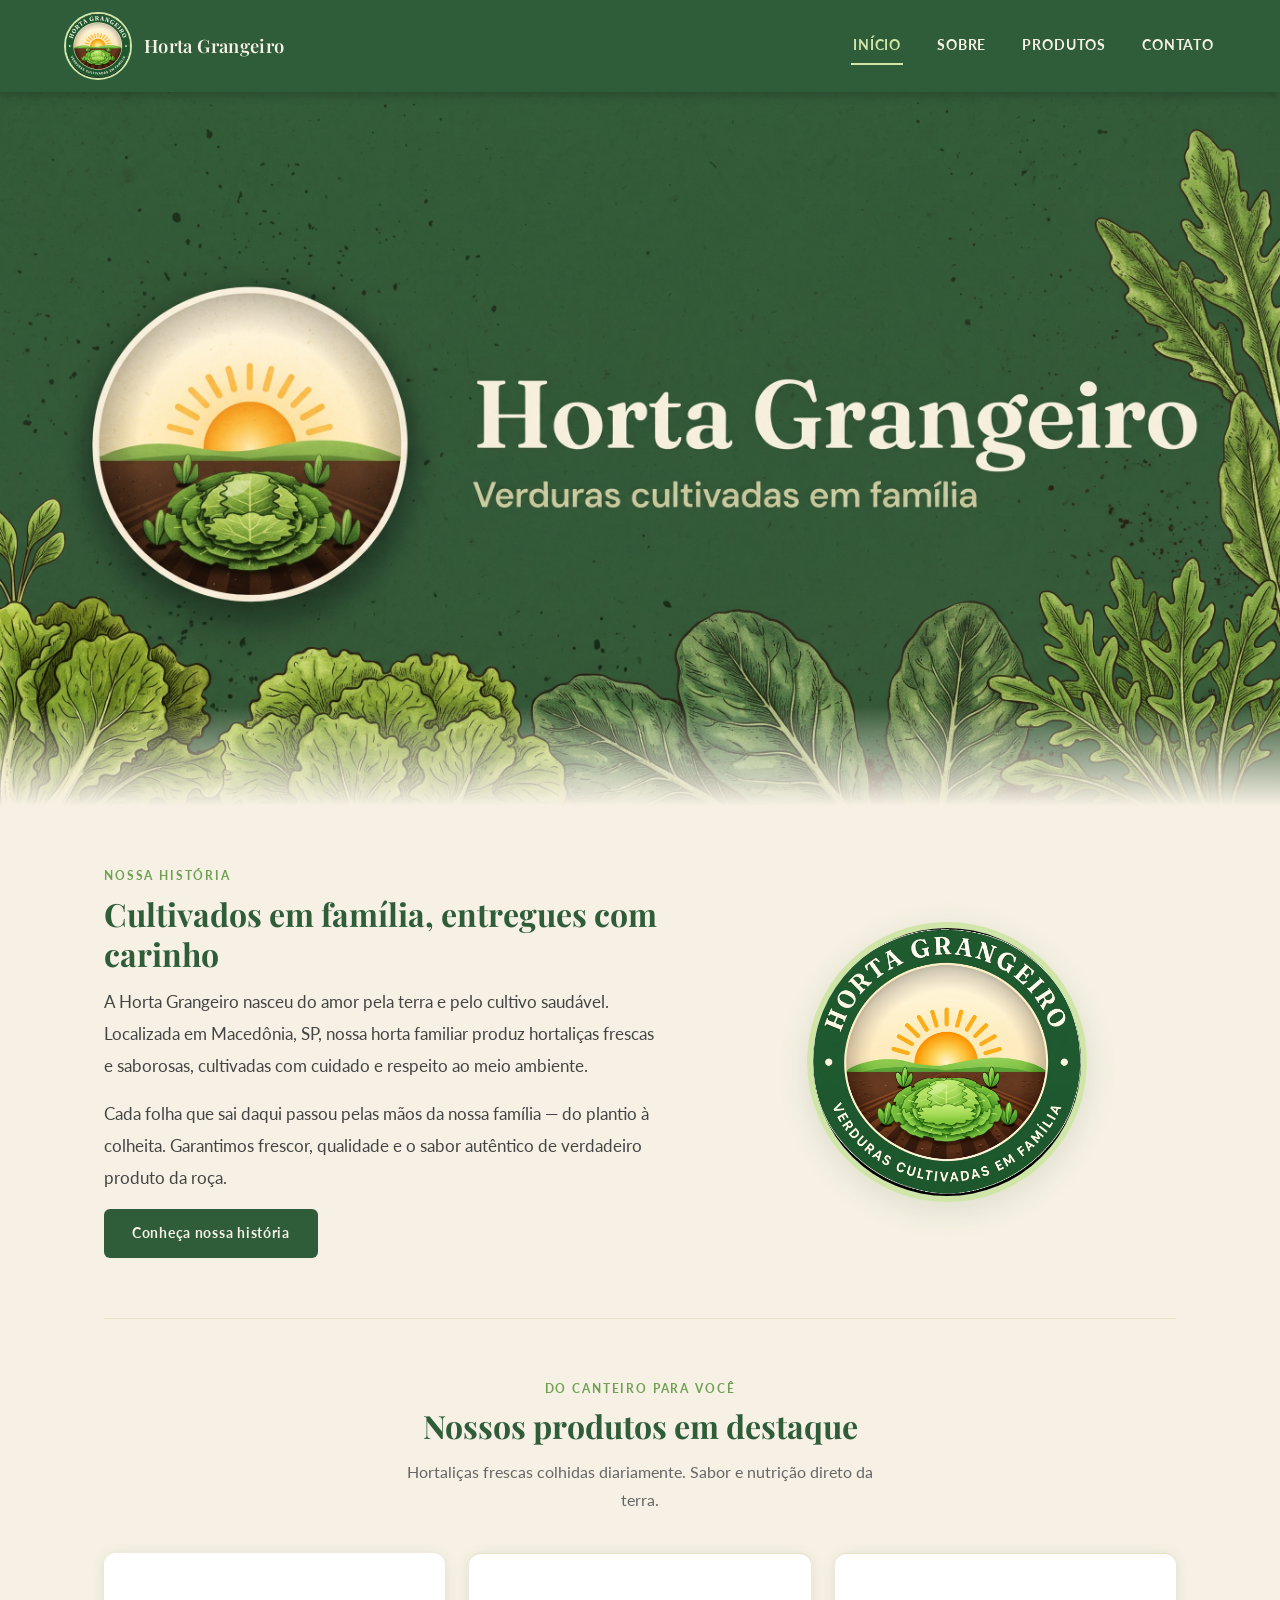
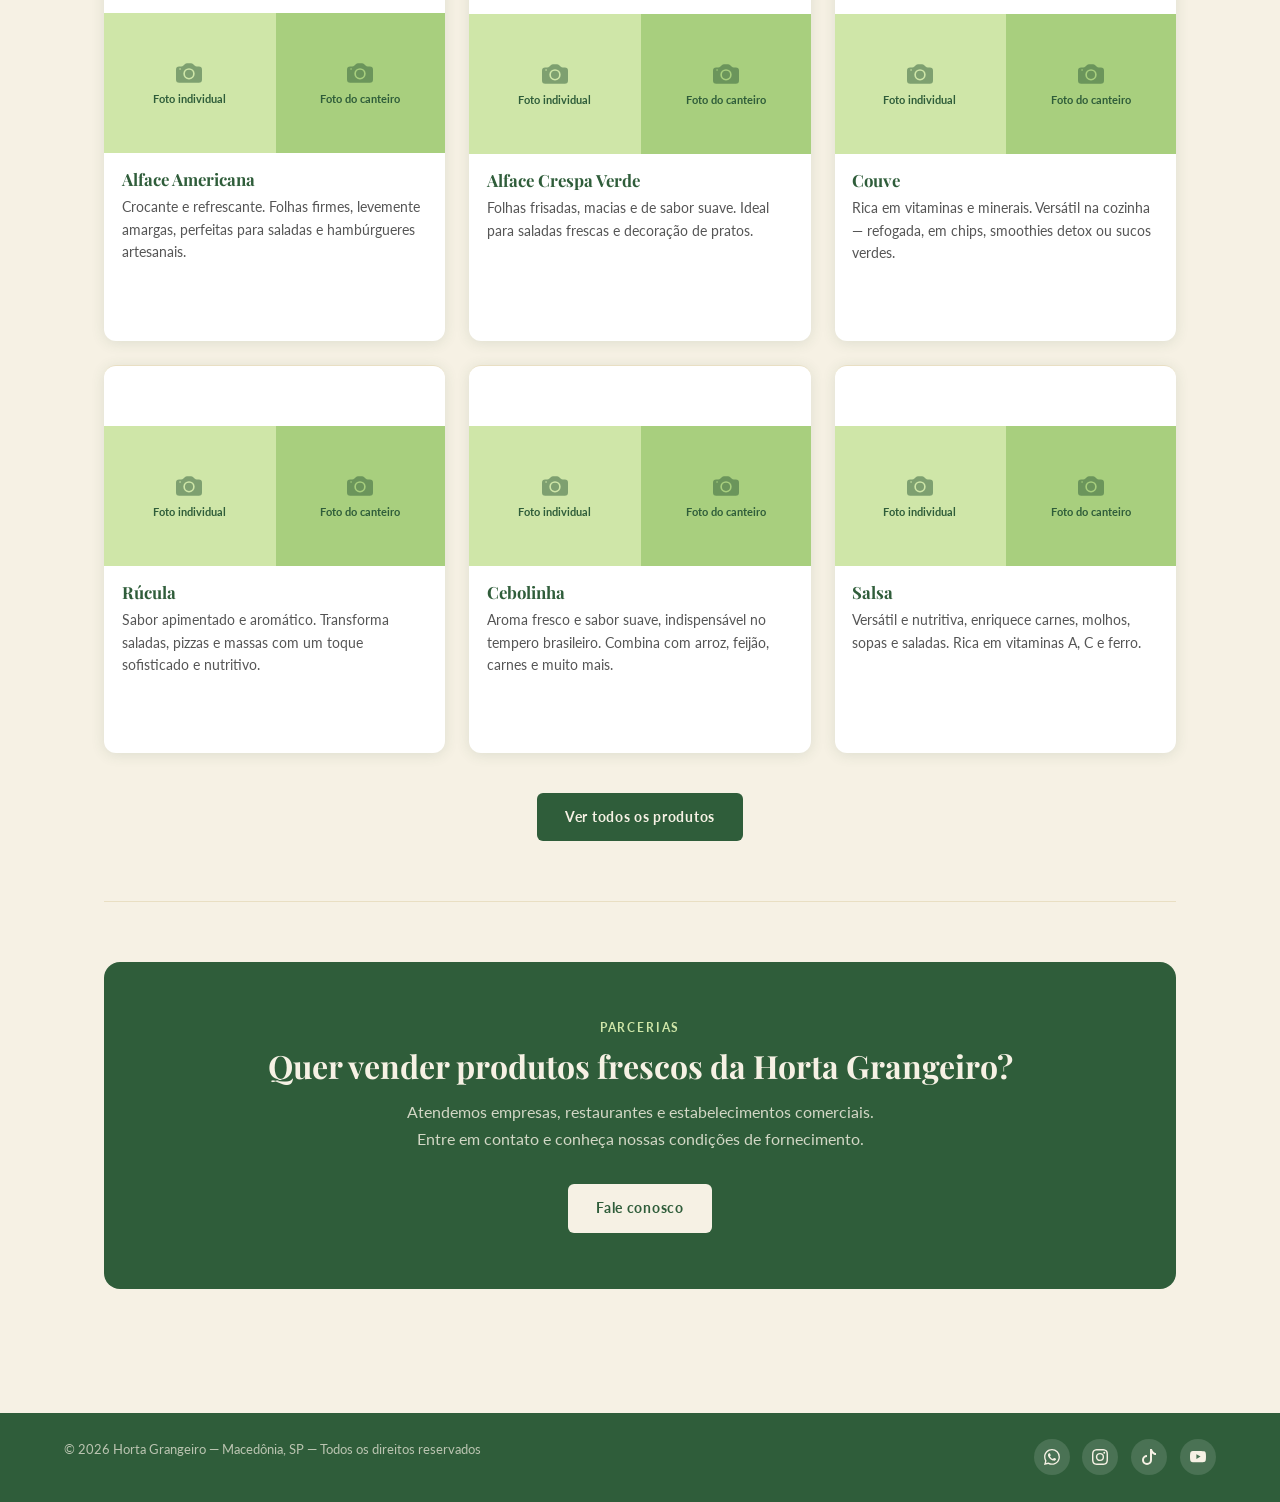
==== index.html @ 190741ce "1° versão" ====
<!DOCTYPE html>
<html lang="pt-BR">
<head>
    <meta charset="UTF-8">
    <meta name="viewport" content="width=device-width, initial-scale=1.0">
    <title>Horta Grangeiro — Verduras Frescas em Macedônia, SP</title>
    <meta name="description" content="Horta Grangeiro: hortaliças cultivadas com cuidado pela família Grangeiro em Macedônia, SP. Produtos frescos, saudáveis e direto da terra.">
    <link rel="icon" type="image/png" href="Assets/Imagens/Favicon/Retangulo.png">
    <link rel="stylesheet" href="Assets/Css/style.css">
    <link rel="stylesheet" href="Assets/Css/mobile.css">
</head>
<body>

    <!-- ========== HEADER — FLEXBOX ========== -->
    <header>
        <a href="index.html" class="logo-link" aria-label="Horta Grangeiro — Página inicial">
            <img src="Assets/Imagens/logo.jpg" alt="Logotipo Horta Grangeiro">
            <span class="nome-site">Horta Grangeiro</span>
        </a>

        <input type="checkbox" id="menu-aberto" class="menu-check">
        <label for="menu-aberto" class="menu-toggle" aria-label="Abrir ou fechar menu">
            <span></span><span></span><span></span>
        </label>

        <nav aria-label="Navegação principal">
            <a href="index.html" class="ativa">Início</a>
            <a href="sobre.html">Sobre</a>
            <a href="produtos.html">Produtos</a>
            <a href="contato.html">Contato</a>
        </nav>
    </header>

    <!-- ========== HERO BANNER ========== -->
    <div class="hero">
        <img src="Assets/Imagens/Gemini_Generated_Image_ly2kpaly2kpaly2k.jpg"
             alt="Banner Horta Grangeiro — verduras frescas cultivadas em família">
    </div>

    <!-- ========== MAIN — CSS GRID ========== -->
    <main>

        <!-- Seção 1: Quem Somos -->
        <section aria-labelledby="quem-somos-titulo">
            <div class="quem-somos">
                <div class="quem-somos-texto">
                    <span class="secao-label">Nossa história</span>
                    <h2 id="quem-somos-titulo">Cultivados em família, entregues com carinho</h2>
                    <p>
                        A Horta Grangeiro nasceu do amor pela terra e pelo cultivo saudável.
                        Localizada em Macedônia, SP, nossa horta familiar produz hortaliças
                        frescas e saborosas, cultivadas com cuidado e respeito ao meio ambiente.
                    </p>
                    <p>
                        Cada folha que sai daqui passou pelas mãos da nossa família — do plantio
                        à colheita. Garantimos frescor, qualidade e o sabor autêntico de verdadeiro
                        produto da roça.
                    </p>
                    <a href="sobre.html" class="btn btn-verde">Conheça nossa história</a>
                </div>
                <div class="quem-somos-visual">
                    <img src="Assets/Imagens/logo.jpg" alt="Logotipo Horta Grangeiro">
                </div>
            </div>
        </section>

        <!-- Seção 2: Produtos em Destaque -->
        <section aria-labelledby="destaque-titulo">
            <div class="destaque-cabecalho">
                <span class="secao-label">Do canteiro para você</span>
                <h2 id="destaque-titulo">Nossos produtos em destaque</h2>
                <p>Hortaliças frescas colhidas diariamente. Sabor e nutrição direto da terra.</p>
            </div>

            <!-- Grid CSS 3 colunas -->
            <div class="destaque-grid">

                <!-- Card 1: Alface Americana -->
                <section class="card-produto">
                    <div class="card-produto-fotos">
                        <div class="foto-placeholder">
                            <!-- Ícone de câmera (MIT - Bootstrap Icons) -->
                            <svg viewBox="0 0 16 16" aria-hidden="true"><path d="M10.5 8.5a2.5 2.5 0 1 1-5 0 2.5 2.5 0 0 1 5 0"/><path d="M2 4a2 2 0 0 0-2 2v6a2 2 0 0 0 2 2h12a2 2 0 0 0 2-2V6a2 2 0 0 0-2-2h-1.172a2 2 0 0 1-1.414-.586l-.828-.828A2 2 0 0 0 9.172 2H6.828a2 2 0 0 0-1.414.586l-.828.828A2 2 0 0 1 3.172 4zm.5 2a.5.5 0 1 1 0-1 .5.5 0 0 1 0 1m9 2.5a3.5 3.5 0 1 1-7 0 3.5 3.5 0 0 1 7 0"/></svg>
                            <span>Foto individual</span>
                        </div>
                        <div class="foto-placeholder">
                            <svg viewBox="0 0 16 16" aria-hidden="true"><path d="M10.5 8.5a2.5 2.5 0 1 1-5 0 2.5 2.5 0 0 1 5 0"/><path d="M2 4a2 2 0 0 0-2 2v6a2 2 0 0 0 2 2h12a2 2 0 0 0 2-2V6a2 2 0 0 0-2-2h-1.172a2 2 0 0 1-1.414-.586l-.828-.828A2 2 0 0 0 9.172 2H6.828a2 2 0 0 0-1.414.586l-.828.828A2 2 0 0 1 3.172 4zm.5 2a.5.5 0 1 1 0-1 .5.5 0 0 1 0 1m9 2.5a3.5 3.5 0 1 1-7 0 3.5 3.5 0 0 1 7 0"/></svg>
                            <span>Foto do canteiro</span>
                        </div>
                    </div>
                    <div class="card-produto-info">
                        <h3>Alface Americana</h3>
                        <p>Crocante e refrescante. Folhas firmes, levemente amargas, perfeitas para saladas e hambúrgueres artesanais.</p>
                    </div>
                </section>

                <!-- Card 2: Alface Crespa Verde -->
                <section class="card-produto">
                    <div class="card-produto-fotos">
                        <div class="foto-placeholder">
                            <svg viewBox="0 0 16 16" aria-hidden="true"><path d="M10.5 8.5a2.5 2.5 0 1 1-5 0 2.5 2.5 0 0 1 5 0"/><path d="M2 4a2 2 0 0 0-2 2v6a2 2 0 0 0 2 2h12a2 2 0 0 0 2-2V6a2 2 0 0 0-2-2h-1.172a2 2 0 0 1-1.414-.586l-.828-.828A2 2 0 0 0 9.172 2H6.828a2 2 0 0 0-1.414.586l-.828.828A2 2 0 0 1 3.172 4zm.5 2a.5.5 0 1 1 0-1 .5.5 0 0 1 0 1m9 2.5a3.5 3.5 0 1 1-7 0 3.5 3.5 0 0 1 7 0"/></svg>
                            <span>Foto individual</span>
                        </div>
                        <div class="foto-placeholder">
                            <svg viewBox="0 0 16 16" aria-hidden="true"><path d="M10.5 8.5a2.5 2.5 0 1 1-5 0 2.5 2.5 0 0 1 5 0"/><path d="M2 4a2 2 0 0 0-2 2v6a2 2 0 0 0 2 2h12a2 2 0 0 0 2-2V6a2 2 0 0 0-2-2h-1.172a2 2 0 0 1-1.414-.586l-.828-.828A2 2 0 0 0 9.172 2H6.828a2 2 0 0 0-1.414.586l-.828.828A2 2 0 0 1 3.172 4zm.5 2a.5.5 0 1 1 0-1 .5.5 0 0 1 0 1m9 2.5a3.5 3.5 0 1 1-7 0 3.5 3.5 0 0 1 7 0"/></svg>
                            <span>Foto do canteiro</span>
                        </div>
                    </div>
                    <div class="card-produto-info">
                        <h3>Alface Crespa Verde</h3>
                        <p>Folhas frisadas, macias e de sabor suave. Ideal para saladas frescas e decoração de pratos.</p>
                    </div>
                </section>

                <!-- Card 3: Couve -->
                <section class="card-produto">
                    <div class="card-produto-fotos">
                        <div class="foto-placeholder">
                            <svg viewBox="0 0 16 16" aria-hidden="true"><path d="M10.5 8.5a2.5 2.5 0 1 1-5 0 2.5 2.5 0 0 1 5 0"/><path d="M2 4a2 2 0 0 0-2 2v6a2 2 0 0 0 2 2h12a2 2 0 0 0 2-2V6a2 2 0 0 0-2-2h-1.172a2 2 0 0 1-1.414-.586l-.828-.828A2 2 0 0 0 9.172 2H6.828a2 2 0 0 0-1.414.586l-.828.828A2 2 0 0 1 3.172 4zm.5 2a.5.5 0 1 1 0-1 .5.5 0 0 1 0 1m9 2.5a3.5 3.5 0 1 1-7 0 3.5 3.5 0 0 1 7 0"/></svg>
                            <span>Foto individual</span>
                        </div>
                        <div class="foto-placeholder">
                            <svg viewBox="0 0 16 16" aria-hidden="true"><path d="M10.5 8.5a2.5 2.5 0 1 1-5 0 2.5 2.5 0 0 1 5 0"/><path d="M2 4a2 2 0 0 0-2 2v6a2 2 0 0 0 2 2h12a2 2 0 0 0 2-2V6a2 2 0 0 0-2-2h-1.172a2 2 0 0 1-1.414-.586l-.828-.828A2 2 0 0 0 9.172 2H6.828a2 2 0 0 0-1.414.586l-.828.828A2 2 0 0 1 3.172 4zm.5 2a.5.5 0 1 1 0-1 .5.5 0 0 1 0 1m9 2.5a3.5 3.5 0 1 1-7 0 3.5 3.5 0 0 1 7 0"/></svg>
                            <span>Foto do canteiro</span>
                        </div>
                    </div>
                    <div class="card-produto-info">
                        <h3>Couve</h3>
                        <p>Rica em vitaminas e minerais. Versátil na cozinha — refogada, em chips, smoothies detox ou sucos verdes.</p>
                    </div>
                </section>

                <!-- Card 4: Rúcula -->
                <section class="card-produto">
                    <div class="card-produto-fotos">
                        <div class="foto-placeholder">
                            <svg viewBox="0 0 16 16" aria-hidden="true"><path d="M10.5 8.5a2.5 2.5 0 1 1-5 0 2.5 2.5 0 0 1 5 0"/><path d="M2 4a2 2 0 0 0-2 2v6a2 2 0 0 0 2 2h12a2 2 0 0 0 2-2V6a2 2 0 0 0-2-2h-1.172a2 2 0 0 1-1.414-.586l-.828-.828A2 2 0 0 0 9.172 2H6.828a2 2 0 0 0-1.414.586l-.828.828A2 2 0 0 1 3.172 4zm.5 2a.5.5 0 1 1 0-1 .5.5 0 0 1 0 1m9 2.5a3.5 3.5 0 1 1-7 0 3.5 3.5 0 0 1 7 0"/></svg>
                            <span>Foto individual</span>
                        </div>
                        <div class="foto-placeholder">
                            <svg viewBox="0 0 16 16" aria-hidden="true"><path d="M10.5 8.5a2.5 2.5 0 1 1-5 0 2.5 2.5 0 0 1 5 0"/><path d="M2 4a2 2 0 0 0-2 2v6a2 2 0 0 0 2 2h12a2 2 0 0 0 2-2V6a2 2 0 0 0-2-2h-1.172a2 2 0 0 1-1.414-.586l-.828-.828A2 2 0 0 0 9.172 2H6.828a2 2 0 0 0-1.414.586l-.828.828A2 2 0 0 1 3.172 4zm.5 2a.5.5 0 1 1 0-1 .5.5 0 0 1 0 1m9 2.5a3.5 3.5 0 1 1-7 0 3.5 3.5 0 0 1 7 0"/></svg>
                            <span>Foto do canteiro</span>
                        </div>
                    </div>
                    <div class="card-produto-info">
                        <h3>Rúcula</h3>
                        <p>Sabor apimentado e aromático. Transforma saladas, pizzas e massas com um toque sofisticado e nutritivo.</p>
                    </div>
                </section>

                <!-- Card 5: Cebolinha -->
                <section class="card-produto">
                    <div class="card-produto-fotos">
                        <div class="foto-placeholder">
                            <svg viewBox="0 0 16 16" aria-hidden="true"><path d="M10.5 8.5a2.5 2.5 0 1 1-5 0 2.5 2.5 0 0 1 5 0"/><path d="M2 4a2 2 0 0 0-2 2v6a2 2 0 0 0 2 2h12a2 2 0 0 0 2-2V6a2 2 0 0 0-2-2h-1.172a2 2 0 0 1-1.414-.586l-.828-.828A2 2 0 0 0 9.172 2H6.828a2 2 0 0 0-1.414.586l-.828.828A2 2 0 0 1 3.172 4zm.5 2a.5.5 0 1 1 0-1 .5.5 0 0 1 0 1m9 2.5a3.5 3.5 0 1 1-7 0 3.5 3.5 0 0 1 7 0"/></svg>
                            <span>Foto individual</span>
                        </div>
                        <div class="foto-placeholder">
                            <svg viewBox="0 0 16 16" aria-hidden="true"><path d="M10.5 8.5a2.5 2.5 0 1 1-5 0 2.5 2.5 0 0 1 5 0"/><path d="M2 4a2 2 0 0 0-2 2v6a2 2 0 0 0 2 2h12a2 2 0 0 0 2-2V6a2 2 0 0 0-2-2h-1.172a2 2 0 0 1-1.414-.586l-.828-.828A2 2 0 0 0 9.172 2H6.828a2 2 0 0 0-1.414.586l-.828.828A2 2 0 0 1 3.172 4zm.5 2a.5.5 0 1 1 0-1 .5.5 0 0 1 0 1m9 2.5a3.5 3.5 0 1 1-7 0 3.5 3.5 0 0 1 7 0"/></svg>
                            <span>Foto do canteiro</span>
                        </div>
                    </div>
                    <div class="card-produto-info">
                        <h3>Cebolinha</h3>
                        <p>Aroma fresco e sabor suave, indispensável no tempero brasileiro. Combina com arroz, feijão, carnes e muito mais.</p>
                    </div>
                </section>

                <!-- Card 6: Salsa -->
                <section class="card-produto">
                    <div class="card-produto-fotos">
                        <div class="foto-placeholder">
                            <svg viewBox="0 0 16 16" aria-hidden="true"><path d="M10.5 8.5a2.5 2.5 0 1 1-5 0 2.5 2.5 0 0 1 5 0"/><path d="M2 4a2 2 0 0 0-2 2v6a2 2 0 0 0 2 2h12a2 2 0 0 0 2-2V6a2 2 0 0 0-2-2h-1.172a2 2 0 0 1-1.414-.586l-.828-.828A2 2 0 0 0 9.172 2H6.828a2 2 0 0 0-1.414.586l-.828.828A2 2 0 0 1 3.172 4zm.5 2a.5.5 0 1 1 0-1 .5.5 0 0 1 0 1m9 2.5a3.5 3.5 0 1 1-7 0 3.5 3.5 0 0 1 7 0"/></svg>
                            <span>Foto individual</span>
                        </div>
                        <div class="foto-placeholder">
                            <svg viewBox="0 0 16 16" aria-hidden="true"><path d="M10.5 8.5a2.5 2.5 0 1 1-5 0 2.5 2.5 0 0 1 5 0"/><path d="M2 4a2 2 0 0 0-2 2v6a2 2 0 0 0 2 2h12a2 2 0 0 0 2-2V6a2 2 0 0 0-2-2h-1.172a2 2 0 0 1-1.414-.586l-.828-.828A2 2 0 0 0 9.172 2H6.828a2 2 0 0 0-1.414.586l-.828.828A2 2 0 0 1 3.172 4zm.5 2a.5.5 0 1 1 0-1 .5.5 0 0 1 0 1m9 2.5a3.5 3.5 0 1 1-7 0 3.5 3.5 0 0 1 7 0"/></svg>
                            <span>Foto do canteiro</span>
                        </div>
                    </div>
                    <div class="card-produto-info">
                        <h3>Salsa</h3>
                        <p>Versátil e nutritiva, enriquece carnes, molhos, sopas e saladas. Rica em vitaminas A, C e ferro.</p>
                    </div>
                </section>

            </div><!-- fim .destaque-grid -->

            <div style="text-align:center;">
                <a href="produtos.html" class="btn btn-verde">Ver todos os produtos</a>
            </div>
        </section>

        <!-- Seção 3: CTA Contato -->
        <section aria-labelledby="cta-titulo">
            <div class="cta-faixa">
                <span class="secao-label" style="color:var(--destaque);">Parcerias</span>
                <h2 id="cta-titulo">Quer vender produtos frescos da Horta Grangeiro?</h2>
                <p>
                    Atendemos empresas, restaurantes e estabelecimentos comerciais.
                    Entre em contato e conheça nossas condições de fornecimento.
                </p>
                <a href="contato.html" class="btn btn-creme">Fale conosco</a>
            </div>
        </section>

    </main>

    <!-- ========== FOOTER — FLEXBOX ========== -->
    <footer>
        <div class="footer-inner">
            <p class="footer-copy">
                &copy; 2026 Horta Grangeiro &mdash; Macedônia, SP &mdash; Todos os direitos reservados
            </p>
            <div class="footer-sociais" aria-label="Redes sociais">
                <!-- WhatsApp -->
                <a href="https://wa.me/17997352377" class="social-link" aria-label="WhatsApp" target="_blank" rel="noopener noreferrer">
                    <svg viewBox="0 0 16 16" aria-hidden="true"><path d="M13.601 2.326A7.85 7.85 0 0 0 7.994 0C3.627 0 .068 3.558.064 7.926c0 1.399.366 2.76 1.057 3.965L0 16l4.204-1.102a7.9 7.9 0 0 0 3.79.965h.004c4.368 0 7.926-3.558 7.93-7.93A7.9 7.9 0 0 0 13.6 2.326zM7.994 14.521a6.6 6.6 0 0 1-3.356-.92l-.24-.144-2.494.654.666-2.433-.156-.251a6.56 6.56 0 0 1-1.007-3.505c0-3.626 2.957-6.584 6.591-6.584a6.56 6.56 0 0 1 4.66 1.931 6.56 6.56 0 0 1 1.928 4.66c-.004 3.639-2.961 6.592-6.592 6.592m3.615-4.934c-.197-.099-1.17-.578-1.353-.646-.182-.065-.315-.099-.445.099-.133.197-.513.646-.627.775-.114.133-.232.148-.43.05-.197-.1-.836-.308-1.592-.985-.59-.525-.985-1.175-1.103-1.372-.114-.198-.011-.304.088-.403.087-.088.197-.232.296-.346.1-.114.133-.198.198-.33.065-.134.034-.248-.015-.347-.05-.099-.445-1.076-.612-1.47-.16-.389-.323-.335-.445-.34-.114-.007-.247-.007-.38-.007a.73.73 0 0 0-.529.247c-.182.198-.691.677-.691 1.654s.71 1.916.81 2.049c.098.133 1.394 2.132 3.383 2.992.47.205.84.326 1.129.418.475.152.904.129 1.246.08.38-.058 1.171-.48 1.338-.943.164-.464.164-.86.114-.943-.049-.084-.182-.133-.38-.232"/></svg>
                </a>
                <!-- Instagram -->
                <a href="https://www.instagram.com/hortagrangeiro/" class="social-link" aria-label="Instagram" target="_blank" rel="noopener noreferrer">
                    <svg viewBox="0 0 16 16" aria-hidden="true"><path d="M8 0C5.829 0 5.556.01 4.703.048 3.85.088 3.269.222 2.76.42a3.9 3.9 0 0 0-1.417.923A3.9 3.9 0 0 0 .42 2.76C.222 3.268.087 3.85.048 4.7.01 5.555 0 5.827 0 8.001c0 2.172.01 2.444.048 3.297.04.852.174 1.433.372 1.942.205.526.478.972.923 1.417.444.445.89.719 1.416.923.51.198 1.09.333 1.942.372C5.555 15.99 5.827 16 8 16s2.444-.01 3.298-.048c.851-.04 1.434-.174 1.943-.372a3.9 3.9 0 0 0 1.416-.923c.445-.445.718-.891.923-1.417.197-.509.332-1.09.372-1.942C15.99 10.445 16 10.173 16 8s-.01-2.445-.048-3.299c-.04-.851-.175-1.433-.372-1.941a3.9 3.9 0 0 0-.923-1.417A3.9 3.9 0 0 0 13.24.42c-.51-.198-1.092-.333-1.943-.372C10.443.01 10.172 0 7.998 0zm-.717 1.442h.718c2.136 0 2.389.007 3.232.046.78.035 1.204.166 1.486.275.373.145.64.319.92.599s.453.546.598.92c.11.281.24.705.275 1.485.039.843.047 1.096.047 3.231s-.008 2.389-.047 3.232c-.035.78-.166 1.203-.275 1.485a2.5 2.5 0 0 1-.599.919c-.28.28-.546.453-.92.598-.28.11-.704.24-1.485.276-.843.038-1.096.047-3.232.047s-2.39-.009-3.233-.047c-.78-.036-1.203-.166-1.485-.276a2.5 2.5 0 0 1-.92-.598 2.5 2.5 0 0 1-.6-.92c-.109-.281-.24-.705-.275-1.485-.038-.843-.046-1.096-.046-3.233s.008-2.388.046-3.231c.036-.78.166-1.204.276-1.486.145-.373.319-.64.599-.92s.546-.453.92-.598c.282-.11.705-.24 1.485-.276.738-.034 1.024-.044 2.515-.045zm4.988 1.328a.96.96 0 1 0 0 1.92.96.96 0 0 0 0-1.92m-4.27 1.122a4.109 4.109 0 1 0 0 8.217 4.109 4.109 0 0 0 0-8.217m0 1.441a2.667 2.667 0 1 1 0 5.334 2.667 2.667 0 0 1 0-5.334"/></svg>
                </a>
                <!-- TikTok -->
                <a href="https://www.tiktok.com/@hortagrangeiro" class="social-link" aria-label="TikTok" target="_blank" rel="noopener noreferrer">
                    <svg viewBox="0 0 16 16" aria-hidden="true"><path d="M9 0h1.98c.144.715.54 1.617 1.235 2.512C12.895 3.389 13.797 4 15 4v2c-1.753 0-3.07-.814-4-1.829V11a5 5 0 1 1-5-5v2a3 3 0 1 0 3 3z"/></svg>
                </a>
                <!-- YouTube -->
                <a href="https://www.youtube.com/@HortaGrangeiro" class="social-link" aria-label="YouTube" target="_blank" rel="noopener noreferrer">
                    <svg viewBox="0 0 16 16" aria-hidden="true"><path d="M8.051 1.999h.089c.822.003 4.987.033 6.11.335a2.01 2.01 0 0 1 1.415 1.42c.101.38.172.883.22 1.402l.01.104.022.26.008.104c.065.914.073 1.77.074 1.957v.075c-.001.194-.01 1.108-.082 2.06l-.008.105-.009.104c-.05.572-.124 1.14-.235 1.558a2.01 2.01 0 0 1-1.415 1.42c-1.16.312-5.569.334-6.18.335h-.142c-.309 0-1.587-.006-2.927-.052l-.17-.006-.087-.004-.171-.007-.171-.007c-1.11-.049-2.167-.128-2.654-.26a2.01 2.01 0 0 1-1.415-1.419c-.111-.417-.185-.986-.235-1.558L.09 9.82l-.008-.104A31 31 0 0 1 0 7.68v-.123c.002-.215.01-.958.064-1.778l.007-.103.003-.052.008-.104.022-.26.01-.104c.048-.519.119-1.023.22-1.402a2.01 2.01 0 0 1 1.415-1.42c.487-.13 1.544-.21 2.654-.26l.17-.007.172-.006.086-.003.171-.007A100 100 0 0 1 7.858 2zM6.4 5.209v4.818l4.157-2.408z"/></svg>
                </a>
            </div>
        </div>
    </footer>


</body>
</html>
---- Assets/Css/style.css ----
/* ===========================
   HORTA GRANGEIRO — style.css
   Padrões de Projeto de Sítios Internet II — Fatec Jales
   Prof. André Mosca · Profa. Fabiana
   =========================== */

@import url('https://fonts.googleapis.com/css2?family=Playfair+Display:ital,wght@0,400;0,600;0,700;1,400&family=Lato:wght@300;400;700&display=swap');

/* ===========================
   RESET & BASE
   =========================== */
*, *::before, *::after {
    margin: 0;
    padding: 0;
    box-sizing: border-box;
}

html {
    scroll-behavior: smooth;
}

/* ===========================
   VARIÁVEIS
   =========================== */
:root {
    /* Paleta principal */
    --principal: #2F5D3A;
    --destaque: #CFE6A8;
    --fundo: #F6F1E4;
    --texto: #2F5D3A;
    --branco: #F6F1E4;

    /* Paleta de vegetação */
    --areia: #E9DFC3;
    --terra: #8A5A3B;
    --folha-central: #CFE6A8;
    --folhas-meio: #A8CF7E;
    --folha-lateral: #6FA053;
    --nervura: #4E8A45;
    --torrao: #6B4A33;

    /* Utilitários */
    --cinza-texto: #444444;
    --sombra: rgba(47, 93, 58, 0.12);
}

/* ===========================
   TIPOGRAFIA
   =========================== */
body {
    font-family: 'Lato', Arial, sans-serif;
    background-color: var(--fundo);
    color: var(--cinza-texto);
    line-height: 1.7;
}

h1, h2, h3, h4 {
    font-family: 'Playfair Display', Georgia, serif;
    color: var(--principal);
    line-height: 1.25;
}

h1 { font-size: 2.4rem; margin-bottom: 0.75rem; }
h2 { font-size: 2rem;   margin-bottom: 0.75rem; }
h3 { font-size: 1.25rem; margin-bottom: 0.5rem; }
h4 { font-size: 1rem;   margin-bottom: 0.4rem; }

p {
    margin-bottom: 1rem;
    color: var(--cinza-texto);
}

p:last-child { margin-bottom: 0; }

a { text-decoration: none; color: inherit; }

img { display: block; max-width: 100%; }

ul { list-style: none; }

/* ===========================
   HEADER — FLEXBOX (requisito do projeto)
   =========================== */
header {
    background-color: var(--principal);
    color: var(--branco);
    padding: 12px 5%;
    display: flex;
    align-items: center;
    justify-content: space-between;
    position: sticky;
    top: 0;
    z-index: 200;
    box-shadow: 0 2px 10px rgba(0, 0, 0, 0.25);
}

/* Logo (flex item) */
.logo-link {
    display: flex;
    align-items: center;
    gap: 12px;
    flex-shrink: 0;
}

.logo-link img {
    width: 68px;
    height: 68px;
    object-fit: cover;
    border-radius: 50%;
    border: 2px solid var(--destaque);
}

.logo-link .nome-site {
    font-family: 'Playfair Display', serif;
    font-size: 1.15rem;
    color: var(--branco);
    font-weight: 600;
    letter-spacing: 0.02em;
}

/* Nav (flex item) */
nav {
    display: flex;
    align-items: center;
    gap: 2rem;
}

nav a {
    color: var(--branco);
    font-family: 'Lato', sans-serif;
    font-size: 0.88rem;
    font-weight: 700;
    letter-spacing: 0.06em;
    text-transform: uppercase;
    padding: 6px 2px;
    border-bottom: 2px solid transparent;
    transition: border-color 0.2s ease, color 0.2s ease;
}

nav a:hover,
nav a.ativa {
    border-bottom-color: var(--destaque);
    color: var(--destaque);
}

/* Hamburger (mobile) — label estilizado como botão */
.menu-toggle {
    display: none;
    flex-direction: column;
    gap: 5px;
    background: none;
    border: none;
    cursor: pointer;
    padding: 4px;
}

.menu-toggle span {
    display: block;
    width: 24px;
    height: 2px;
    background-color: var(--branco);
    border-radius: 2px;
    transition: transform 0.3s;
}

/* Checkbox do menu — oculto visualmente, ativo funcionalmente */
.menu-check {
    display: none;
}

/* ===========================
   HERO — banner abaixo do header
   =========================== */
.hero {
    position: relative;
    line-height: 0;
    overflow: hidden;
}

.hero img {
    width: 100%;
    height: auto;
    display: block;
}

/* Transição suave do banner para o fundo creme */
.hero::after {
    content: '';
    position: absolute;
    bottom: 0;
    left: 0;
    right: 0;
    height: 100px;
    background: linear-gradient(to bottom, transparent 0%, var(--fundo) 100%);
    pointer-events: none;
}

/* ===========================
   MAIN — CSS GRID (requisito do projeto)
   =========================== */
main {
    max-width: 1200px;
    margin: 0 auto;
    padding: 0 5%;
    display: grid;
    grid-template-columns: 1fr;
    row-gap: 0;
}

section {
    padding: 60px 0;
}

section + section {
    border-top: 1px solid var(--areia);
}

/* Rótulo de seção */
.secao-label {
    display: block;
    font-size: 0.72rem;
    font-weight: 700;
    letter-spacing: 0.16em;
    text-transform: uppercase;
    color: var(--folha-lateral);
    margin-bottom: 0.5rem;
}

/* ===========================
   SEÇÃO — QUEM SOMOS (index)
   =========================== */
.quem-somos {
    display: grid;
    grid-template-columns: 1.1fr 0.9fr;
    gap: 3.5rem;
    align-items: center;
}

.quem-somos-texto p {
    font-size: 1.05rem;
    line-height: 1.9;
}

.quem-somos-visual img {
    width: 280px;
    height: 280px;
    object-fit: cover;
    border-radius: 50%;
    border: 6px solid var(--destaque);
    box-shadow: 0 8px 32px var(--sombra);
    margin: 0 auto;
}

/* ===========================
   CARDS DE PRODUTO (compartilhado)
   =========================== */
.card-produto {
    background: #ffffff;
    border-radius: 12px;
    overflow: hidden;
    box-shadow: 0 2px 14px var(--sombra);
    display: flex;
    flex-direction: column;
    transition: transform 0.25s ease, box-shadow 0.25s ease;
}

.card-produto:hover {
    transform: translateY(-5px);
    box-shadow: 0 10px 28px rgba(47, 93, 58, 0.18);
}

/* Duas fotos lado a lado */
.card-produto-fotos {
    display: grid;
    grid-template-columns: 1fr 1fr;
}

.foto-placeholder {
    height: 140px;
    display: flex;
    flex-direction: column;
    align-items: center;
    justify-content: center;
    gap: 6px;
    padding: 8px;
    background-color: var(--destaque);
    color: var(--principal);
    font-size: 0.68rem;
    font-weight: 700;
    text-align: center;
    line-height: 1.3;
}

.foto-placeholder:nth-child(2) {
    background-color: var(--folhas-meio);
    border-left: 1px solid var(--folha-central);
}

.foto-placeholder svg {
    width: 26px;
    height: 26px;
    opacity: 0.5;
    flex-shrink: 0;
    fill: var(--principal);
}

.card-produto-info {
    padding: 1rem 1.1rem;
    flex: 1;
    display: flex;
    flex-direction: column;
}

.card-produto-info h3 {
    font-size: 1.05rem;
    color: var(--principal);
    margin-bottom: 0.4rem;
}

.card-produto-info p {
    font-size: 0.88rem;
    color: #555;
    margin: 0;
    flex: 1;
    line-height: 1.6;
}

/* ===========================
   SEÇÃO — PRODUTOS DESTAQUE (index)
   =========================== */
.destaque-cabecalho {
    text-align: center;
    margin-bottom: 2.5rem;
}

.destaque-cabecalho p {
    max-width: 500px;
    margin: 0 auto;
    color: #666;
}

.destaque-grid {
    display: grid;
    grid-template-columns: repeat(3, 1fr);
    gap: 1.5rem;
    margin-bottom: 2.5rem;
}

/* ===========================
   SEÇÃO — CTA CONTATO (index)
   =========================== */
.cta-faixa {
    background-color: var(--principal);
    border-radius: 16px;
    padding: 3.5rem 2.5rem;
    text-align: center;
    color: var(--branco);
}

.cta-faixa h2 {
    color: var(--branco);
    margin-bottom: 0.75rem;
}

.cta-faixa p {
    color: rgba(246, 241, 228, 0.82);
    max-width: 480px;
    margin: 0 auto 2rem;
}

/* ===========================
   SEÇÃO — SOBRE (sobre.html)
   =========================== */
.sobre-intro {
    display: grid;
    grid-template-columns: 1fr 1fr;
    gap: 3rem;
    align-items: center;
}

.sobre-intro-foto img {
    width: 100%;
    height: 320px;
    object-fit: cover;
    border-radius: 12px;
    box-shadow: 0 6px 24px var(--sombra);
}

.missao-grid {
    display: grid;
    grid-template-columns: repeat(3, 1fr);
    gap: 1.5rem;
}

.missao-card {
    background: #fff;
    border-radius: 12px;
    padding: 1.8rem;
    box-shadow: 0 2px 12px var(--sombra);
    border-top: 4px solid var(--principal);
}

.missao-card h3 {
    font-size: 1.1rem;
    margin-bottom: 0.75rem;
}

.missao-card p {
    font-size: 0.9rem;
    color: #555;
    font-style: italic;
}

.equipe-grid {
    display: grid;
    grid-template-columns: repeat(3, 1fr);
    gap: 1.5rem;
}

.equipe-card {
    text-align: center;
    background: #fff;
    border-radius: 12px;
    padding: 2rem 1.5rem;
    box-shadow: 0 2px 12px var(--sombra);
}

.equipe-foto-placeholder {
    width: 96px;
    height: 96px;
    border-radius: 50%;
    background: var(--destaque);
    display: flex;
    align-items: center;
    justify-content: center;
    margin: 0 auto 1rem;
}

.equipe-foto-placeholder svg {
    width: 40px;
    height: 40px;
    opacity: 0.5;
    fill: var(--principal);
}

.equipe-card h3 {
    font-size: 1rem;
    margin-bottom: 0.25rem;
}

.equipe-cargo {
    display: block;
    font-size: 0.8rem;
    color: var(--folha-lateral);
    font-weight: 700;
    letter-spacing: 0.05em;
    text-transform: uppercase;
    margin-bottom: 0.75rem;
}

.equipe-card p {
    font-size: 0.88rem;
    color: #666;
    font-style: italic;
}

/* ===========================
   SEÇÃO — TODOS OS PRODUTOS (produtos.html)
   =========================== */
.produtos-cabecalho {
    text-align: center;
    margin-bottom: 2.5rem;
}

.produtos-cabecalho p {
    max-width: 520px;
    margin: 0.5rem auto 0;
    color: #666;
}

.produtos-grid {
    display: grid;
    grid-template-columns: repeat(3, 1fr);
    gap: 1.5rem;
}

/* ===========================
   PAGE HERO (sobre, produtos, contato)
   =========================== */
.page-hero {
    background-color: var(--principal);
    color: var(--branco);
    padding: 52px 5%;
    text-align: center;
}

.page-hero h1 {
    color: var(--branco);
    font-size: 2.3rem;
    margin-bottom: 0.5rem;
}

.page-hero p {
    color: rgba(246, 241, 228, 0.8);
    max-width: 520px;
    margin: 0 auto;
    font-size: 1rem;
}

/* ===========================
   SEÇÃO — CONTATO (contato.html)
   =========================== */
.contato-grid {
    display: grid;
    grid-template-columns: 1.3fr 1fr;
    gap: 3rem;
    align-items: start;
}

.form-titulo { margin-bottom: 1.5rem; }

.form-grupo {
    margin-bottom: 1.2rem;
}

.form-grupo label {
    display: block;
    font-size: 0.88rem;
    font-weight: 700;
    color: var(--principal);
    margin-bottom: 6px;
}

.obrigatorio { color: #c0392b; margin-left: 1px; }

.form-grupo input,
.form-grupo select,
.form-grupo textarea {
    width: 100%;
    padding: 10px 14px;
    border: 2px solid var(--areia);
    border-radius: 6px;
    font-family: 'Lato', sans-serif;
    font-size: 0.95rem;
    background-color: #fff;
    color: var(--cinza-texto);
    transition: border-color 0.2s;
}

.form-grupo input:focus,
.form-grupo select:focus,
.form-grupo textarea:focus {
    outline: none;
    border-color: var(--principal);
}

.form-grupo textarea {
    min-height: 140px;
    resize: vertical;
}

.form-aviso {
    font-size: 0.78rem;
    color: #888;
    margin-top: 0.5rem;
}

.form-sucesso {
    display: none;
    background: #eaf5ed;
    border: 1px solid var(--folha-lateral);
    border-radius: 8px;
    padding: 1rem 1.4rem;
    color: var(--principal);
    font-weight: 700;
    margin-top: 1rem;
    text-align: center;
}

.info-contato {
    background: #fff;
    border-radius: 12px;
    padding: 2rem;
    box-shadow: 0 2px 14px var(--sombra);
}

.info-contato h3 {
    margin-bottom: 1.5rem;
}

.info-item {
    display: flex;
    gap: 12px;
    align-items: flex-start;
    margin-bottom: 1.4rem;
}

.info-item:last-child { margin-bottom: 0; }

.info-icone {
    width: 40px;
    height: 40px;
    border-radius: 8px;
    background: var(--destaque);
    display: flex;
    align-items: center;
    justify-content: center;
    flex-shrink: 0;
}

.info-icone svg {
    width: 20px;
    height: 20px;
    fill: var(--principal);
}

.info-corpo h4 {
    font-family: 'Lato', sans-serif;
    font-size: 0.8rem;
    font-weight: 700;
    color: var(--folha-lateral);
    text-transform: uppercase;
    letter-spacing: 0.06em;
    margin-bottom: 3px;
}

.info-corpo p {
    font-size: 0.9rem;
    color: #555;
    margin: 0;
}

/* ===========================
   BOTÕES
   =========================== */
.btn {
    display: inline-block;
    padding: 12px 28px;
    border-radius: 6px;
    font-family: 'Lato', sans-serif;
    font-size: 0.9rem;
    font-weight: 700;
    letter-spacing: 0.05em;
    cursor: pointer;
    border: none;
    text-decoration: none;
    transition: background-color 0.2s, transform 0.15s, box-shadow 0.2s;
}

.btn:hover { transform: translateY(-2px); box-shadow: 0 4px 14px rgba(0,0,0,0.15); }
.btn:active { transform: translateY(0); }

.btn-verde  { background-color: var(--principal); color: var(--branco); }
.btn-verde:hover { background-color: var(--nervura); }

.btn-creme  { background-color: var(--branco); color: var(--principal); }
.btn-creme:hover { background-color: var(--destaque); }

.btn-destaque { background-color: var(--destaque); color: var(--principal); }
.btn-destaque:hover { background-color: var(--folhas-meio); }

.btn-whatsapp {
    background-color: #25D366;
    color: #fff;
    display: inline-flex;
    align-items: center;
    justify-content: center;
    gap: 8px;
    width: 100%;
    margin-top: 1.2rem;
}
.btn-whatsapp:hover { background-color: #1ebe57; }
.btn-whatsapp svg { width: 20px; height: 20px; fill: #fff; }

/* ===========================
   FOOTER — FLEXBOX (requisito do projeto)
   =========================== */
footer {
    background-color: var(--principal);
    color: var(--branco);
    padding: 1.6rem 5%;
    margin-top: 4rem;
}

.footer-inner {
    max-width: 1200px;
    margin: 0 auto;
    display: flex;
    align-items: center;
    justify-content: space-between;
    flex-wrap: wrap;
    gap: 1rem;
}

.footer-copy {
    font-size: 0.82rem;
    color: rgba(246, 241, 228, 0.7);
}

.footer-sociais {
    display: flex;
    align-items: center;
    gap: 0.8rem;
}

.social-link {
    display: flex;
    align-items: center;
    justify-content: center;
    width: 36px;
    height: 36px;
    border-radius: 50%;
    background-color: rgba(255, 255, 255, 0.13);
    transition: background-color 0.2s, transform 0.2s;
}

.social-link:hover {
    background-color: rgba(255, 255, 255, 0.28);
    transform: translateY(-3px);
}

.social-link svg {
    width: 16px;
    height: 16px;
    fill: var(--branco);
}

/* ===========================
   RESPONSIVIDADE
   Todas as media queries estão em: Assets/Css/mobile.css
   =========================== */

/* ===========================
   UTILITÁRIOS — formulário de contato
   (campo-grupo = alias de form-grupo)
   =========================== */
.campo-grupo {
    margin-bottom: 1.2rem;
}

.campo-grupo label {
    display: block;
    font-size: 0.88rem;
    font-weight: 700;
    color: var(--principal);
    margin-bottom: 6px;
}

.campo-grupo input,
.campo-grupo textarea {
    width: 100%;
    padding: 10px 14px;
    border: 2px solid var(--areia);
    border-radius: 6px;
    font-family: 'Lato', sans-serif;
    font-size: 0.95rem;
    background-color: #fff;
    color: var(--cinza-texto);
    transition: border-color 0.2s;
}

.campo-grupo input:focus,
.campo-grupo textarea:focus {
    outline: none;
    border-color: var(--principal);
}

.campo-grupo textarea {
    min-height: 140px;
    resize: vertical;
}

/* info-card — cartão de informação de contato */
.info-card {
    display: flex;
    gap: 12px;
    align-items: flex-start;
    margin-bottom: 1.4rem;
}

.info-card h4 {
    font-family: 'Lato', sans-serif;
    font-size: 0.8rem;
    font-weight: 700;
    color: var(--folha-lateral);
    text-transform: uppercase;
    letter-spacing: 0.06em;
    margin-bottom: 4px;
}

.info-card p { font-size: 0.9rem; color: #555; margin: 0; }

/* btn-block — botão de largura total */
.btn-block {
    display: block;
    width: 100%;
    text-align: center;
    margin-top: 0.5rem;
}

/* aviso de campos obrigatórios */
.aviso-campos {
    font-size: 0.78rem;
    color: #888;
    margin-top: 0.6rem;
    text-align: center;
}
---- Assets/Css/mobile.css ----
/* ============================================================
   mobile.css — Horta Grangeiro
   Media queries de responsividade (tablet e mobile)
   Vinculado em todas as páginas após style.css
   ============================================================ */

/* ----------------------------------------------------------
   Tablet / Desktop médio  (≤ 960px)
   ---------------------------------------------------------- */
@media (max-width: 960px) {

    /* Seções de duas colunas viram coluna única */
    .sobre-intro,
    .quem-somos {
        grid-template-columns: 1fr;
    }

    /* Fotos decorativas ocultadas em telas menores */
    .sobre-intro-foto,
    .quem-somos-visual {
        display: none;
    }

    /* Grids de 3 colunas viram 2 colunas */
    .destaque-grid,
    .produtos-grid {
        grid-template-columns: repeat(2, 1fr);
    }

    .missao-grid,
    .equipe-grid {
        grid-template-columns: repeat(2, 1fr);
    }

    /* Contato vira coluna única */
    .contato-grid {
        grid-template-columns: 1fr;
    }

    /* Fotos do produto empilham */
    .card-produto-fotos {
        grid-template-columns: 1fr;
    }
}

/* ----------------------------------------------------------
   Mobile  (≤ 600px)
   ---------------------------------------------------------- */
@media (max-width: 600px) {

    /* Tipografia reduzida */
    h2 {
        font-size: 1.55rem;
    }

    .page-hero h1 {
        font-size: 1.75rem;
    }

    /* Todos os grids viram coluna única */
    .destaque-grid,
    .produtos-grid,
    .missao-grid,
    .equipe-grid {
        grid-template-columns: 1fr;
    }

    /* ── Hamburger menu (CSS-only via checkbox) ─────────────
       Estrutura esperada no HTML:
         <input type="checkbox" id="menu-aberto" class="menu-check">
         <label for="menu-aberto" class="menu-toggle">
             <span></span><span></span><span></span>
         </label>
         <nav>...</nav>
       Todos como filhos diretos de <header>.
    ─────────────────────────────────────────────────────── */

    /* Botão hambúrguer visível no mobile */
    .menu-toggle {
        display: flex;
    }

    /* Menu fechado por padrão no mobile */
    nav {
        display: none;
        position: absolute;
        top: 100%;
        left: 0;
        right: 0;
        background-color: var(--principal);
        flex-direction: column;
        padding: 0.5rem 5%;
        gap: 0;
        border-top: 1px solid rgba(255, 255, 255, 0.15);
        box-shadow: 0 4px 12px rgba(0, 0, 0, 0.2);
        z-index: 190;
    }

    /* Checkbox marcado → menu aparece (sem JavaScript) */
    .menu-check:checked ~ nav {
        display: flex;
    }

    /* Links do menu mobile */
    nav a {
        padding: 14px 0;
        border-bottom: 1px solid rgba(255, 255, 255, 0.1);
        font-size: 0.95rem;
        width: 100%;
    }

    nav a:last-child {
        border-bottom: none;
    }

    /* Header precisa de position relative para o nav absolute */
    header {
        position: relative;
    }

    /* Footer empilha no mobile */
    .footer-inner {
        flex-direction: column;
        text-align: center;
        gap: 1.2rem;
    }

    /* Ajuste de padding interno das seções */
    main {
        padding: 0 4%;
    }

    section {
        padding: 2.5rem 0;
    }

    /* Hero menor no mobile */
    .hero img {
        min-height: 220px;
        object-position: center;
    }

    .page-hero {
        padding: 4rem 5% 3rem;
    }

    /* Cards ocupam toda a largura */
    .card-destaque,
    .card-produto {
        padding: 1.2rem;
    }

    /* Contato: formulário e botão de largura total */
    .btn-block {
        width: 100%;
    }

    /* Reduz espaçamento entre itens do formulário */
    .campo-grupo {
        margin-bottom: 1rem;
    }
}
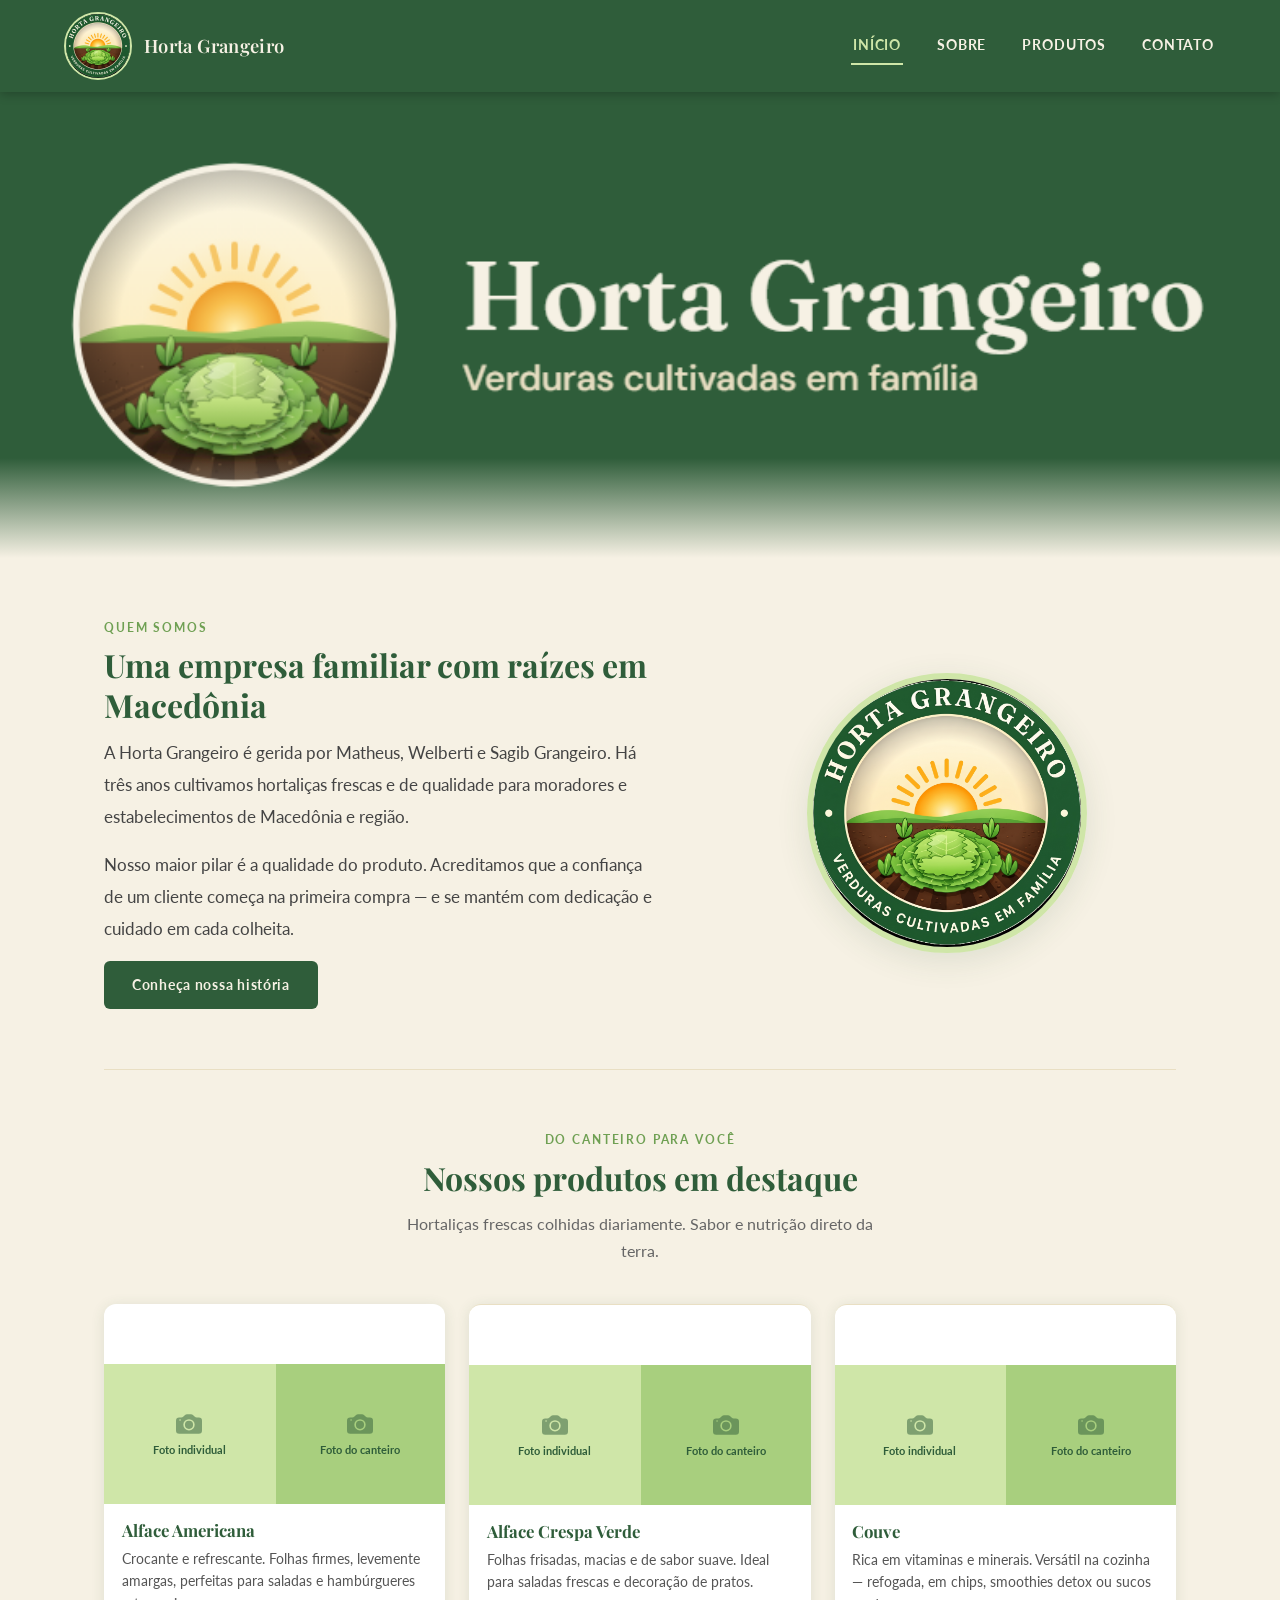
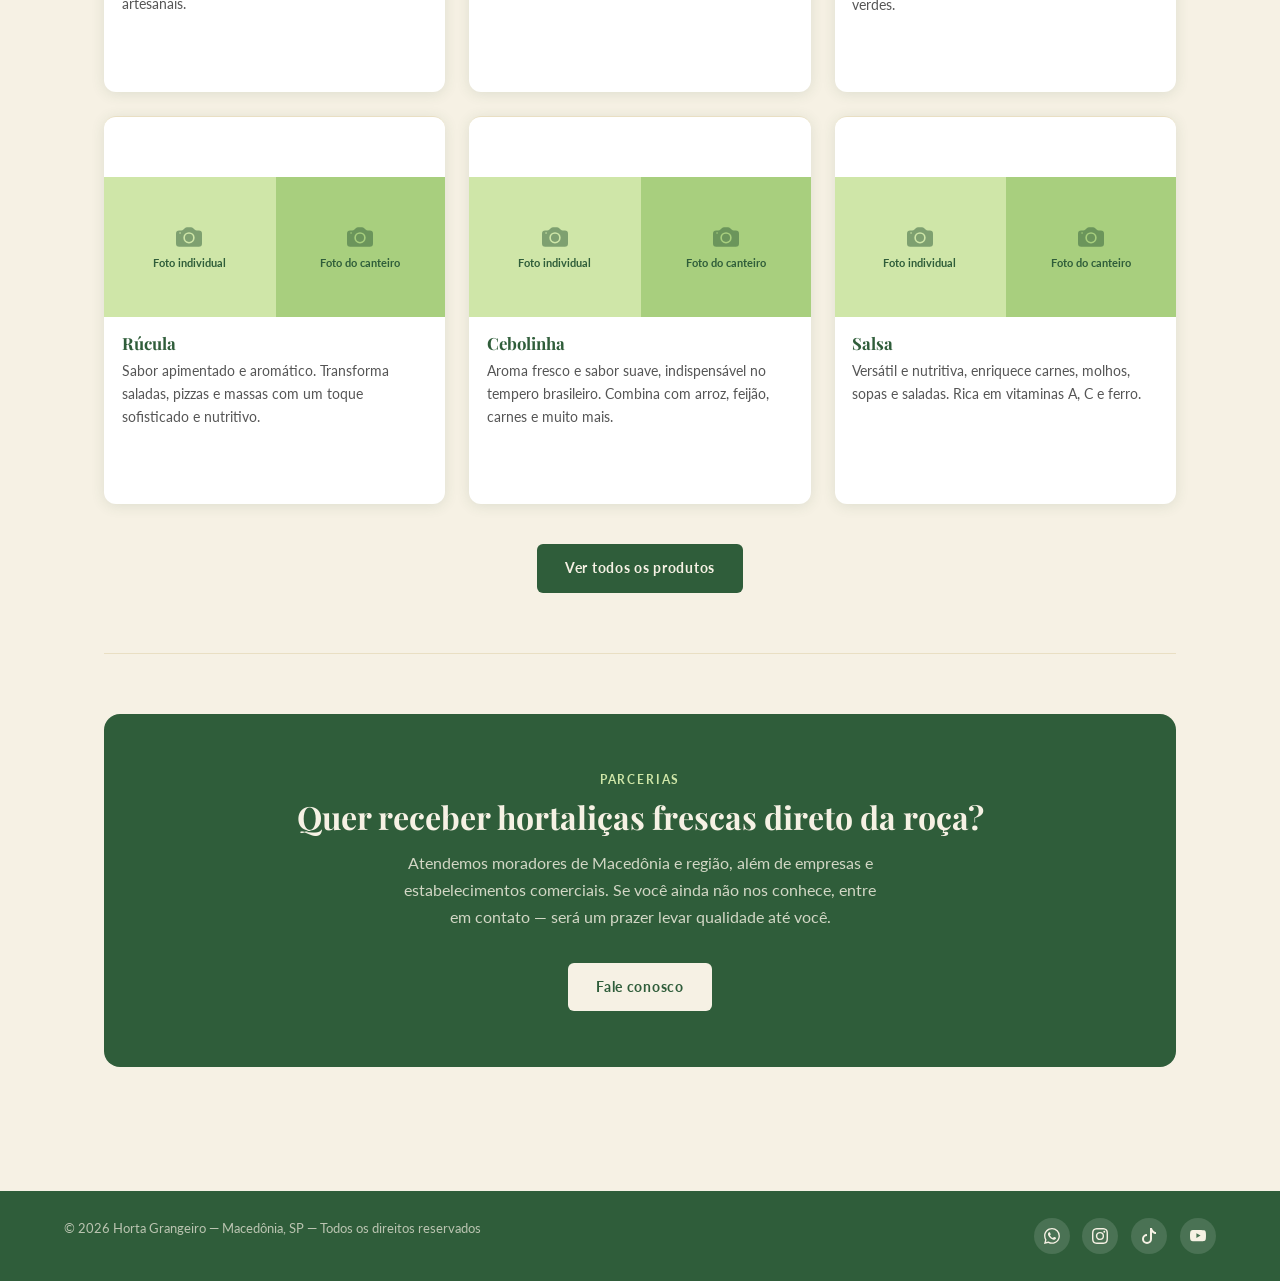
==== commit dcaa93bc: "2° versão" ====
--- a/index.html
+++ b/index.html
@@ -7,11 +7,11 @@
     <meta name="description" content="Horta Grangeiro: hortaliças cultivadas com cuidado pela família Grangeiro em Macedônia, SP. Produtos frescos, saudáveis e direto da terra.">
     <link rel="icon" type="image/png" href="Assets/Imagens/Favicon/Retangulo.png">
     <link rel="stylesheet" href="Assets/Css/style.css">
+    <link rel="stylesheet" href="Assets/Css/tablet.css">
     <link rel="stylesheet" href="Assets/Css/mobile.css">
 </head>
 <body>
 
-    <!-- ========== HEADER — FLEXBOX ========== -->
     <header>
         <a href="index.html" class="logo-link" aria-label="Horta Grangeiro — Página inicial">
             <img src="Assets/Imagens/logo.jpg" alt="Logotipo Horta Grangeiro">
@@ -31,30 +31,27 @@
         </nav>
     </header>
 
-    <!-- ========== HERO BANNER ========== -->
     <div class="hero">
-        <img src="Assets/Imagens/Gemini_Generated_Image_ly2kpaly2kpaly2k.jpg"
+        <img src="Assets/Imagens/Uso na internet@1x.png"
              alt="Banner Horta Grangeiro — verduras frescas cultivadas em família">
     </div>
 
-    <!-- ========== MAIN — CSS GRID ========== -->
     <main>
 
-        <!-- Seção 1: Quem Somos -->
         <section aria-labelledby="quem-somos-titulo">
             <div class="quem-somos">
                 <div class="quem-somos-texto">
-                    <span class="secao-label">Nossa história</span>
-                    <h2 id="quem-somos-titulo">Cultivados em família, entregues com carinho</h2>
+                    <span class="secao-label">Quem somos</span>
+                    <h2 id="quem-somos-titulo">Uma empresa familiar com raízes em Macedônia</h2>
                     <p>
-                        A Horta Grangeiro nasceu do amor pela terra e pelo cultivo saudável.
-                        Localizada em Macedônia, SP, nossa horta familiar produz hortaliças
-                        frescas e saborosas, cultivadas com cuidado e respeito ao meio ambiente.
+                        A Horta Grangeiro é gerida por Matheus, Welberti e Sagib Grangeiro.
+                        Há três anos cultivamos hortaliças frescas e de qualidade para
+                        moradores e estabelecimentos de Macedônia e região.
                     </p>
                     <p>
-                        Cada folha que sai daqui passou pelas mãos da nossa família — do plantio
-                        à colheita. Garantimos frescor, qualidade e o sabor autêntico de verdadeiro
-                        produto da roça.
+                        Nosso maior pilar é a qualidade do produto. Acreditamos que a
+                        confiança de um cliente começa na primeira compra — e se mantém
+                        com dedicação e cuidado em cada colheita.
                     </p>
                     <a href="sobre.html" class="btn btn-verde">Conheça nossa história</a>
                 </div>
@@ -64,7 +61,6 @@
             </div>
         </section>
 
-        <!-- Seção 2: Produtos em Destaque -->
         <section aria-labelledby="destaque-titulo">
             <div class="destaque-cabecalho">
                 <span class="secao-label">Do canteiro para você</span>
@@ -72,14 +68,11 @@
                 <p>Hortaliças frescas colhidas diariamente. Sabor e nutrição direto da terra.</p>
             </div>
 
-            <!-- Grid CSS 3 colunas -->
             <div class="destaque-grid">
 
-                <!-- Card 1: Alface Americana -->
-                <section class="card-produto">
-                    <div class="card-produto-fotos">
-                        <div class="foto-placeholder">
-                            <!-- Ícone de câmera (MIT - Bootstrap Icons) -->
+                <section class="card-produto">
+                    <div class="card-produto-fotos">
+                        <div class="foto-placeholder">
                             <svg viewBox="0 0 16 16" aria-hidden="true"><path d="M10.5 8.5a2.5 2.5 0 1 1-5 0 2.5 2.5 0 0 1 5 0"/><path d="M2 4a2 2 0 0 0-2 2v6a2 2 0 0 0 2 2h12a2 2 0 0 0 2-2V6a2 2 0 0 0-2-2h-1.172a2 2 0 0 1-1.414-.586l-.828-.828A2 2 0 0 0 9.172 2H6.828a2 2 0 0 0-1.414.586l-.828.828A2 2 0 0 1 3.172 4zm.5 2a.5.5 0 1 1 0-1 .5.5 0 0 1 0 1m9 2.5a3.5 3.5 0 1 1-7 0 3.5 3.5 0 0 1 7 0"/></svg>
                             <span>Foto individual</span>
                         </div>
@@ -94,7 +87,6 @@
                     </div>
                 </section>
 
-                <!-- Card 2: Alface Crespa Verde -->
                 <section class="card-produto">
                     <div class="card-produto-fotos">
                         <div class="foto-placeholder">
@@ -112,7 +104,6 @@
                     </div>
                 </section>
 
-                <!-- Card 3: Couve -->
                 <section class="card-produto">
                     <div class="card-produto-fotos">
                         <div class="foto-placeholder">
@@ -130,7 +121,6 @@
                     </div>
                 </section>
 
-                <!-- Card 4: Rúcula -->
                 <section class="card-produto">
                     <div class="card-produto-fotos">
                         <div class="foto-placeholder">
@@ -148,7 +138,6 @@
                     </div>
                 </section>
 
-                <!-- Card 5: Cebolinha -->
                 <section class="card-produto">
                     <div class="card-produto-fotos">
                         <div class="foto-placeholder">
@@ -166,7 +155,6 @@
                     </div>
                 </section>
 
-                <!-- Card 6: Salsa -->
                 <section class="card-produto">
                     <div class="card-produto-fotos">
                         <div class="foto-placeholder">
@@ -184,21 +172,21 @@
                     </div>
                 </section>
 
-            </div><!-- fim .destaque-grid -->
-
-            <div style="text-align:center;">
+            </div>
+
+            <div class="texto-centro">
                 <a href="produtos.html" class="btn btn-verde">Ver todos os produtos</a>
             </div>
         </section>
 
-        <!-- Seção 3: CTA Contato -->
         <section aria-labelledby="cta-titulo">
             <div class="cta-faixa">
-                <span class="secao-label" style="color:var(--destaque);">Parcerias</span>
-                <h2 id="cta-titulo">Quer vender produtos frescos da Horta Grangeiro?</h2>
+                <span class="secao-label secao-label-destaque">Parcerias</span>
+                <h2 id="cta-titulo">Quer receber hortaliças frescas direto da roça?</h2>
                 <p>
-                    Atendemos empresas, restaurantes e estabelecimentos comerciais.
-                    Entre em contato e conheça nossas condições de fornecimento.
+                    Atendemos moradores de Macedônia e região, além de empresas e
+                    estabelecimentos comerciais. Se você ainda não nos conhece,
+                    entre em contato — será um prazer levar qualidade até você.
                 </p>
                 <a href="contato.html" class="btn btn-creme">Fale conosco</a>
             </div>
@@ -206,27 +194,26 @@
 
     </main>
 
-    <!-- ========== FOOTER — FLEXBOX ========== -->
     <footer>
         <div class="footer-inner">
             <p class="footer-copy">
                 &copy; 2026 Horta Grangeiro &mdash; Macedônia, SP &mdash; Todos os direitos reservados
             </p>
             <div class="footer-sociais" aria-label="Redes sociais">
-                <!-- WhatsApp -->
-                <a href="https://wa.me/17997352377" class="social-link" aria-label="WhatsApp" target="_blank" rel="noopener noreferrer">
+              
+                <a href="#" class="social-link" aria-label="WhatsApp" target="_blank" rel="noopener noreferrer">
                     <svg viewBox="0 0 16 16" aria-hidden="true"><path d="M13.601 2.326A7.85 7.85 0 0 0 7.994 0C3.627 0 .068 3.558.064 7.926c0 1.399.366 2.76 1.057 3.965L0 16l4.204-1.102a7.9 7.9 0 0 0 3.79.965h.004c4.368 0 7.926-3.558 7.93-7.93A7.9 7.9 0 0 0 13.6 2.326zM7.994 14.521a6.6 6.6 0 0 1-3.356-.92l-.24-.144-2.494.654.666-2.433-.156-.251a6.56 6.56 0 0 1-1.007-3.505c0-3.626 2.957-6.584 6.591-6.584a6.56 6.56 0 0 1 4.66 1.931 6.56 6.56 0 0 1 1.928 4.66c-.004 3.639-2.961 6.592-6.592 6.592m3.615-4.934c-.197-.099-1.17-.578-1.353-.646-.182-.065-.315-.099-.445.099-.133.197-.513.646-.627.775-.114.133-.232.148-.43.05-.197-.1-.836-.308-1.592-.985-.59-.525-.985-1.175-1.103-1.372-.114-.198-.011-.304.088-.403.087-.088.197-.232.296-.346.1-.114.133-.198.198-.33.065-.134.034-.248-.015-.347-.05-.099-.445-1.076-.612-1.47-.16-.389-.323-.335-.445-.34-.114-.007-.247-.007-.38-.007a.73.73 0 0 0-.529.247c-.182.198-.691.677-.691 1.654s.71 1.916.81 2.049c.098.133 1.394 2.132 3.383 2.992.47.205.84.326 1.129.418.475.152.904.129 1.246.08.38-.058 1.171-.48 1.338-.943.164-.464.164-.86.114-.943-.049-.084-.182-.133-.38-.232"/></svg>
                 </a>
-                <!-- Instagram -->
-                <a href="https://www.instagram.com/hortagrangeiro/" class="social-link" aria-label="Instagram" target="_blank" rel="noopener noreferrer">
+               
+                <a href="#" class="social-link" aria-label="Instagram" target="_blank" rel="noopener noreferrer">
                     <svg viewBox="0 0 16 16" aria-hidden="true"><path d="M8 0C5.829 0 5.556.01 4.703.048 3.85.088 3.269.222 2.76.42a3.9 3.9 0 0 0-1.417.923A3.9 3.9 0 0 0 .42 2.76C.222 3.268.087 3.85.048 4.7.01 5.555 0 5.827 0 8.001c0 2.172.01 2.444.048 3.297.04.852.174 1.433.372 1.942.205.526.478.972.923 1.417.444.445.89.719 1.416.923.51.198 1.09.333 1.942.372C5.555 15.99 5.827 16 8 16s2.444-.01 3.298-.048c.851-.04 1.434-.174 1.943-.372a3.9 3.9 0 0 0 1.416-.923c.445-.445.718-.891.923-1.417.197-.509.332-1.09.372-1.942C15.99 10.445 16 10.173 16 8s-.01-2.445-.048-3.299c-.04-.851-.175-1.433-.372-1.941a3.9 3.9 0 0 0-.923-1.417A3.9 3.9 0 0 0 13.24.42c-.51-.198-1.092-.333-1.943-.372C10.443.01 10.172 0 7.998 0zm-.717 1.442h.718c2.136 0 2.389.007 3.232.046.78.035 1.204.166 1.486.275.373.145.64.319.92.599s.453.546.598.92c.11.281.24.705.275 1.485.039.843.047 1.096.047 3.231s-.008 2.389-.047 3.232c-.035.78-.166 1.203-.275 1.485a2.5 2.5 0 0 1-.599.919c-.28.28-.546.453-.92.598-.28.11-.704.24-1.485.276-.843.038-1.096.047-3.232.047s-2.39-.009-3.233-.047c-.78-.036-1.203-.166-1.485-.276a2.5 2.5 0 0 1-.92-.598 2.5 2.5 0 0 1-.6-.92c-.109-.281-.24-.705-.275-1.485-.038-.843-.046-1.096-.046-3.233s.008-2.388.046-3.231c.036-.78.166-1.204.276-1.486.145-.373.319-.64.599-.92s.546-.453.92-.598c.282-.11.705-.24 1.485-.276.738-.034 1.024-.044 2.515-.045zm4.988 1.328a.96.96 0 1 0 0 1.92.96.96 0 0 0 0-1.92m-4.27 1.122a4.109 4.109 0 1 0 0 8.217 4.109 4.109 0 0 0 0-8.217m0 1.441a2.667 2.667 0 1 1 0 5.334 2.667 2.667 0 0 1 0-5.334"/></svg>
                 </a>
-                <!-- TikTok -->
-                <a href="https://www.tiktok.com/@hortagrangeiro" class="social-link" aria-label="TikTok" target="_blank" rel="noopener noreferrer">
+                
+                <a href="#" class="social-link" aria-label="TikTok" target="_blank" rel="noopener noreferrer">
                     <svg viewBox="0 0 16 16" aria-hidden="true"><path d="M9 0h1.98c.144.715.54 1.617 1.235 2.512C12.895 3.389 13.797 4 15 4v2c-1.753 0-3.07-.814-4-1.829V11a5 5 0 1 1-5-5v2a3 3 0 1 0 3 3z"/></svg>
                 </a>
-                <!-- YouTube -->
-                <a href="https://www.youtube.com/@HortaGrangeiro" class="social-link" aria-label="YouTube" target="_blank" rel="noopener noreferrer">
+                
+                <a href="#" class="social-link" aria-label="YouTube" target="_blank" rel="noopener noreferrer">
                     <svg viewBox="0 0 16 16" aria-hidden="true"><path d="M8.051 1.999h.089c.822.003 4.987.033 6.11.335a2.01 2.01 0 0 1 1.415 1.42c.101.38.172.883.22 1.402l.01.104.022.26.008.104c.065.914.073 1.77.074 1.957v.075c-.001.194-.01 1.108-.082 2.06l-.008.105-.009.104c-.05.572-.124 1.14-.235 1.558a2.01 2.01 0 0 1-1.415 1.42c-1.16.312-5.569.334-6.18.335h-.142c-.309 0-1.587-.006-2.927-.052l-.17-.006-.087-.004-.171-.007-.171-.007c-1.11-.049-2.167-.128-2.654-.26a2.01 2.01 0 0 1-1.415-1.419c-.111-.417-.185-.986-.235-1.558L.09 9.82l-.008-.104A31 31 0 0 1 0 7.68v-.123c.002-.215.01-.958.064-1.778l.007-.103.003-.052.008-.104.022-.26.01-.104c.048-.519.119-1.023.22-1.402a2.01 2.01 0 0 1 1.415-1.42c.487-.13 1.544-.21 2.654-.26l.17-.007.172-.006.086-.003.171-.007A100 100 0 0 1 7.858 2zM6.4 5.209v4.818l4.157-2.408z"/></svg>
                 </a>
             </div>
--- a/Assets/Css/style.css
+++ b/Assets/Css/style.css
@@ -232,9 +232,13 @@
 .quem-somos {
     display: grid;
     grid-template-columns: 1.1fr 0.9fr;
+    grid-template-areas: "texto visual";
     gap: 3.5rem;
     align-items: center;
 }
+
+.quem-somos-texto { grid-area: texto; }
+.quem-somos-visual { grid-area: visual; }
 
 .quem-somos-texto p {
     font-size: 1.05rem;
@@ -342,6 +346,8 @@
 .destaque-grid {
     display: grid;
     grid-template-columns: repeat(3, 1fr);
+    grid-auto-rows: auto;
+    place-items: stretch;
     gap: 1.5rem;
     margin-bottom: 2.5rem;
 }
@@ -374,9 +380,13 @@
 .sobre-intro {
     display: grid;
     grid-template-columns: 1fr 1fr;
+    grid-template-areas: "texto foto";
     gap: 3rem;
     align-items: center;
 }
+
+.sobre-intro-texto { grid-area: texto; }
+.sobre-intro-foto  { grid-area: foto; }
 
 .sobre-intro-foto img {
     width: 100%;
@@ -389,6 +399,8 @@
 .missao-grid {
     display: grid;
     grid-template-columns: repeat(3, 1fr);
+    grid-auto-rows: auto;
+    place-items: stretch;
     gap: 1.5rem;
 }
 
@@ -414,6 +426,8 @@
 .equipe-grid {
     display: grid;
     grid-template-columns: repeat(3, 1fr);
+    grid-auto-rows: auto;
+    place-items: stretch;
     gap: 1.5rem;
 }
 
@@ -481,6 +495,8 @@
 .produtos-grid {
     display: grid;
     grid-template-columns: repeat(3, 1fr);
+    grid-auto-rows: auto;
+    place-items: stretch;
     gap: 1.5rem;
 }
 
@@ -513,9 +529,12 @@
 .contato-grid {
     display: grid;
     grid-template-columns: 1.3fr 1fr;
+    grid-template-areas: "form info";
     gap: 3rem;
     align-items: start;
 }
+
+.formulario-contato { grid-area: form; }
 
 .form-titulo { margin-bottom: 1.5rem; }
 
@@ -578,6 +597,7 @@
 }
 
 .info-contato {
+    grid-area: info;
     background: #fff;
     border-radius: 12px;
     padding: 2rem;
@@ -688,7 +708,8 @@
     display: flex;
     align-items: center;
     justify-content: space-between;
-    flex-wrap: wrap;
+    flex-flow: row wrap;
+    align-content: center;
     gap: 1rem;
 }
 
@@ -727,7 +748,8 @@
 
 /* ===========================
    RESPONSIVIDADE
-   Todas as media queries estão em: Assets/Css/mobile.css
+   Todas as media queries estão em:
+   Assets/Css/tablet.css (≤ 960px) · Assets/Css/mobile.css (≤ 600px)
    =========================== */
 
 /* ===========================
@@ -805,3 +827,101 @@
     margin-top: 0.6rem;
     text-align: center;
 }
+
+.texto-centro {
+    text-align: center;
+}
+
+.secao-label-destaque {
+    color: var(--destaque);
+}
+
+.foto-placeholder-grande {
+    width: 100%;
+    height: 320px;
+    background: var(--destaque);
+    border-radius: 12px;
+    display: flex;
+    align-items: center;
+    justify-content: center;
+    color: var(--principal);
+    font-weight: 700;
+    text-align: center;
+    padding: 2rem;
+    box-shadow: 0 6px 24px var(--sombra);
+}
+
+.icone-foto-placeholder {
+    opacity: 0.4;
+    fill: var(--principal);
+    display: block;
+    margin: 0 auto 0.75rem;
+}
+
+#missao-titulo {
+    margin-bottom: 2rem;
+}
+
+.icone-card {
+    display: inline-block;
+    vertical-align: -3px;
+    margin-right: 6px;
+    fill: var(--principal);
+}
+
+.equipe-cabecalho {
+    text-align: center;
+    margin-bottom: 2.5rem;
+}
+
+.cta-produto-box {
+    text-align: center;
+    margin-top: 3rem;
+    padding: 2.5rem;
+    background: #fff;
+    border-radius: 12px;
+    box-shadow: 0 2px 14px var(--sombra);
+}
+
+.cta-produto-box h3 {
+    margin-bottom: 0.5rem;
+}
+
+.cta-produto-box p {
+    color: #666;
+    max-width: 420px;
+    margin: 0 auto 1.5rem;
+}
+
+.form-intro {
+    color: #666;
+    margin-bottom: 1.5rem;
+    font-size: 0.95rem;
+}
+
+.texto-placeholder {
+    color: #888;
+}
+
+.contato-extra {
+    margin-top: 1.8rem;
+}
+
+.contato-subtitulo {
+    font-weight: 600;
+    color: var(--principal);
+    margin-bottom: 0.8rem;
+}
+
+.whatsapp-aviso {
+    font-size: 0.8rem;
+    color: #888;
+    margin-top: 0.5rem;
+}
+
+.contato-redes {
+    display: flex;
+    gap: 0.75rem;
+    flex-flow: row wrap;
+    align-content: flex-start;
+}
--- a/Assets/Css/tablet.css
+++ b/Assets/Css/tablet.css
@@ -0,0 +1,46 @@
+/* ============================================================
+   tablet.css — Horta Grangeiro
+   Padrões de Projeto de Sítios Internet II — Fatec Jales
+   Breakpoint tablet / desktop médio (≤ 960px)
+   Vinculado em todas as páginas após style.css e antes de mobile.css
+   ============================================================ */
+
+@media (max-width: 960px) {
+
+    /* Seções de duas colunas viram coluna única */
+    .sobre-intro,
+    .quem-somos {
+        grid-template-columns: 1fr;
+        grid-template-areas: "texto";
+    }
+
+    /* Fotos decorativas ocultadas em telas menores */
+    .sobre-intro-foto,
+    .quem-somos-visual {
+        display: none;
+    }
+
+    /* Grids de 3 colunas viram 2 colunas */
+    .destaque-grid,
+    .produtos-grid {
+        grid-template-columns: repeat(2, 1fr);
+    }
+
+    .missao-grid,
+    .equipe-grid {
+        grid-template-columns: repeat(2, 1fr);
+    }
+
+    /* Contato vira coluna única empilhando form sobre info */
+    .contato-grid {
+        grid-template-columns: 1fr;
+        grid-template-areas:
+            "form"
+            "info";
+    }
+
+    /* Fotos do produto empilham */
+    .card-produto-fotos {
+        grid-template-columns: 1fr;
+    }
+}
--- a/Assets/Css/mobile.css
+++ b/Assets/Css/mobile.css
@@ -1,47 +1,9 @@
 /* ============================================================
    mobile.css — Horta Grangeiro
-   Media queries de responsividade (tablet e mobile)
-   Vinculado em todas as páginas após style.css
+   Padrões de Projeto de Sítios Internet II — Fatec Jales
+   Breakpoint mobile (≤ 600px) — tablet está em tablet.css (≤ 960px)
+   Vinculado em todas as páginas após tablet.css
    ============================================================ */
-
-/* ----------------------------------------------------------
-   Tablet / Desktop médio  (≤ 960px)
-   ---------------------------------------------------------- */
-@media (max-width: 960px) {
-
-    /* Seções de duas colunas viram coluna única */
-    .sobre-intro,
-    .quem-somos {
-        grid-template-columns: 1fr;
-    }
-
-    /* Fotos decorativas ocultadas em telas menores */
-    .sobre-intro-foto,
-    .quem-somos-visual {
-        display: none;
-    }
-
-    /* Grids de 3 colunas viram 2 colunas */
-    .destaque-grid,
-    .produtos-grid {
-        grid-template-columns: repeat(2, 1fr);
-    }
-
-    .missao-grid,
-    .equipe-grid {
-        grid-template-columns: repeat(2, 1fr);
-    }
-
-    /* Contato vira coluna única */
-    .contato-grid {
-        grid-template-columns: 1fr;
-    }
-
-    /* Fotos do produto empilham */
-    .card-produto-fotos {
-        grid-template-columns: 1fr;
-    }
-}
 
 /* ----------------------------------------------------------
    Mobile  (≤ 600px)
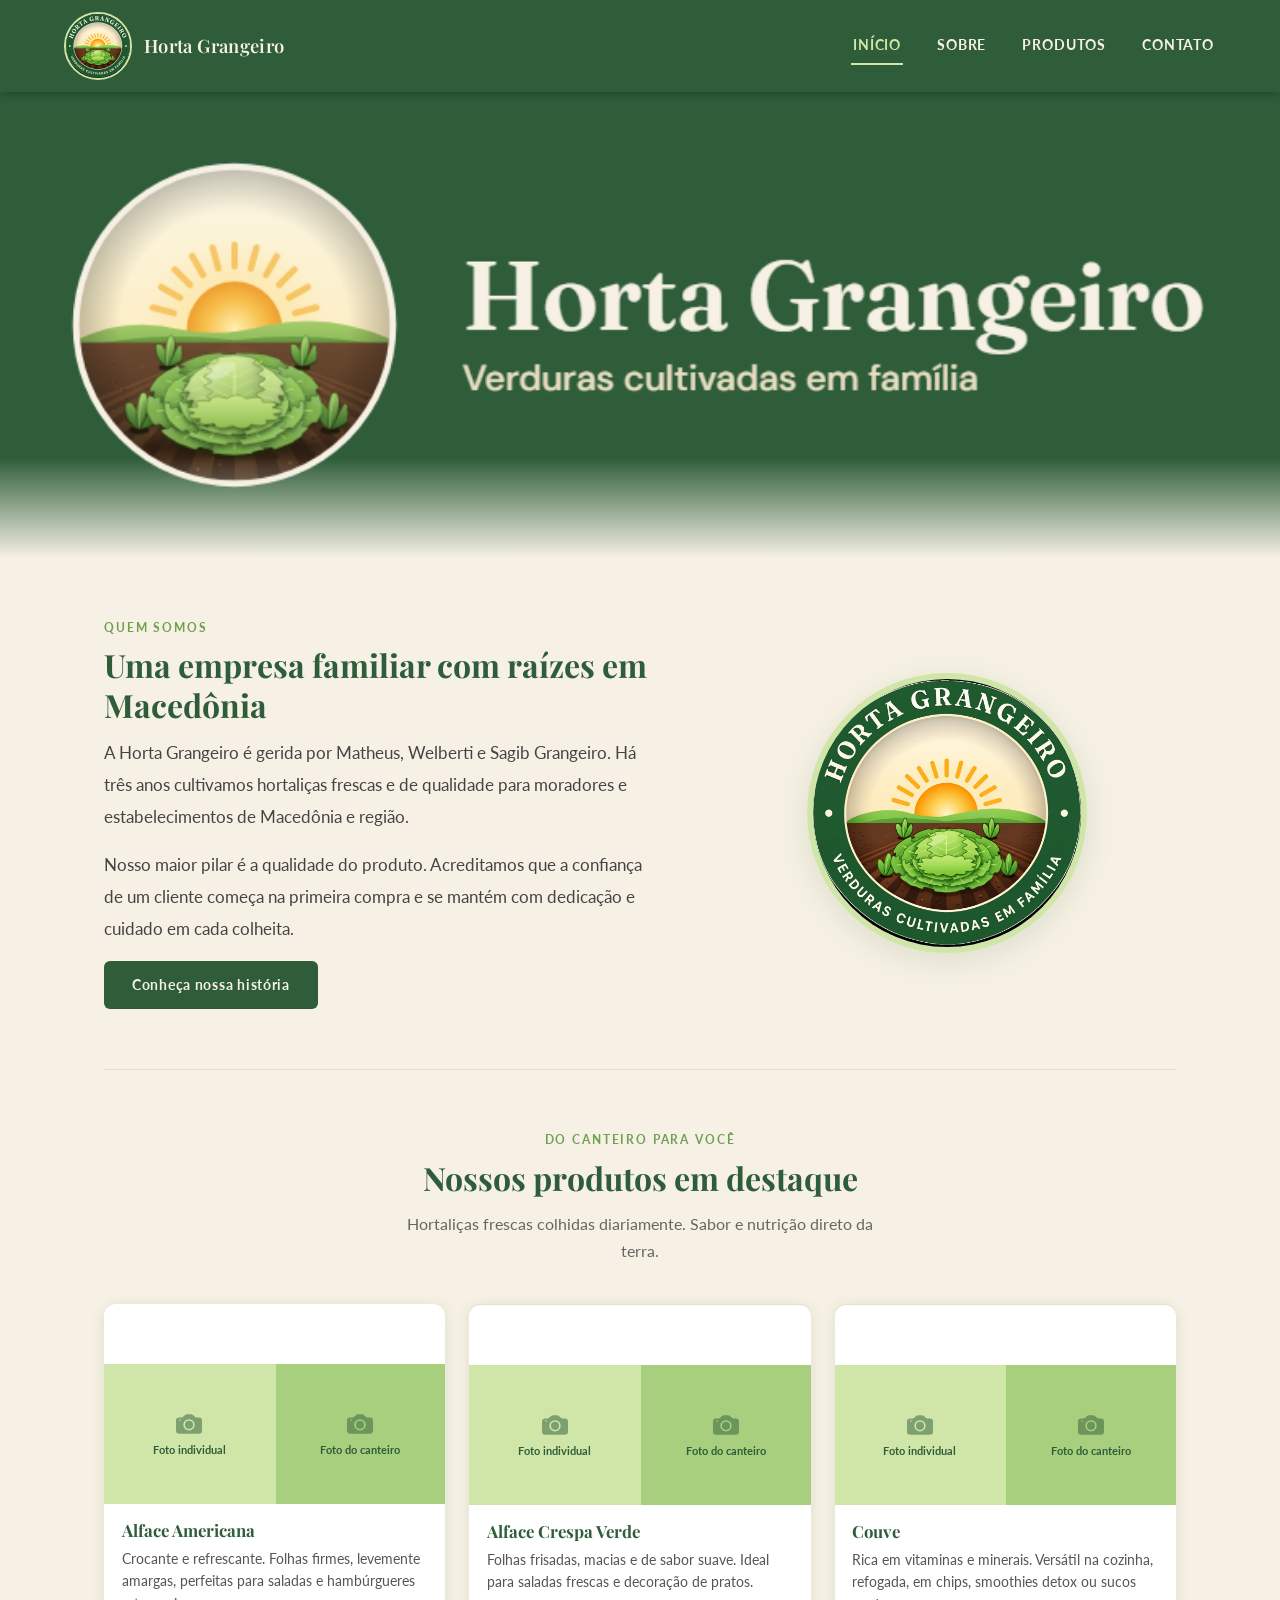
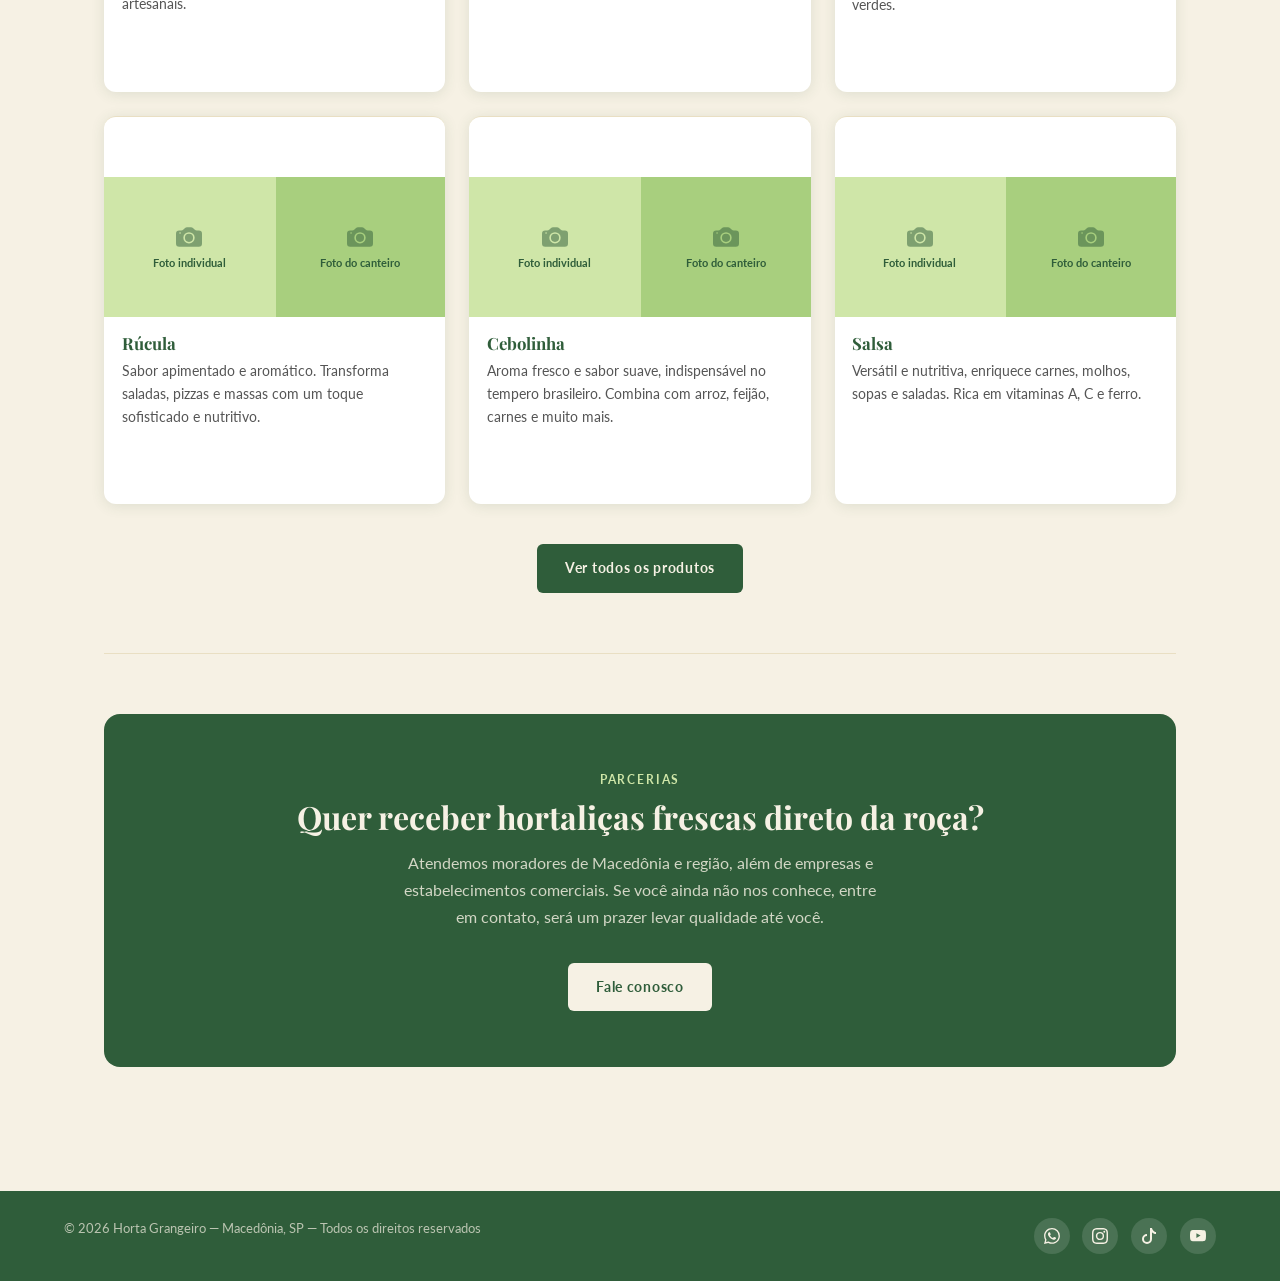
==== commit 14a2bed9: "Fix text and update social media links in index.html" ====
--- a/index.html
+++ b/index.html
@@ -50,7 +50,7 @@
                     </p>
                     <p>
                         Nosso maior pilar é a qualidade do produto. Acreditamos que a
-                        confiança de um cliente começa na primeira compra — e se mantém
+                        confiança de um cliente começa na primeira compra e se mantém
                         com dedicação e cuidado em cada colheita.
                     </p>
                     <a href="sobre.html" class="btn btn-verde">Conheça nossa história</a>
@@ -117,7 +117,7 @@
                     </div>
                     <div class="card-produto-info">
                         <h3>Couve</h3>
-                        <p>Rica em vitaminas e minerais. Versátil na cozinha — refogada, em chips, smoothies detox ou sucos verdes.</p>
+                        <p>Rica em vitaminas e minerais. Versátil na cozinha, refogada, em chips, smoothies detox ou sucos verdes.</p>
                     </div>
                 </section>
 
@@ -186,7 +186,7 @@
                 <p>
                     Atendemos moradores de Macedônia e região, além de empresas e
                     estabelecimentos comerciais. Se você ainda não nos conhece,
-                    entre em contato — será um prazer levar qualidade até você.
+                    entre em contato, será um prazer levar qualidade até você.
                 </p>
                 <a href="contato.html" class="btn btn-creme">Fale conosco</a>
             </div>
@@ -201,19 +201,19 @@
             </p>
             <div class="footer-sociais" aria-label="Redes sociais">
               
-                <a href="#" class="social-link" aria-label="WhatsApp" target="_blank" rel="noopener noreferrer">
+                <a href="https://wa.me/5517997352377" class="social-link" aria-label="WhatsApp" target="_blank" rel="noopener noreferrer">
                     <svg viewBox="0 0 16 16" aria-hidden="true"><path d="M13.601 2.326A7.85 7.85 0 0 0 7.994 0C3.627 0 .068 3.558.064 7.926c0 1.399.366 2.76 1.057 3.965L0 16l4.204-1.102a7.9 7.9 0 0 0 3.79.965h.004c4.368 0 7.926-3.558 7.93-7.93A7.9 7.9 0 0 0 13.6 2.326zM7.994 14.521a6.6 6.6 0 0 1-3.356-.92l-.24-.144-2.494.654.666-2.433-.156-.251a6.56 6.56 0 0 1-1.007-3.505c0-3.626 2.957-6.584 6.591-6.584a6.56 6.56 0 0 1 4.66 1.931 6.56 6.56 0 0 1 1.928 4.66c-.004 3.639-2.961 6.592-6.592 6.592m3.615-4.934c-.197-.099-1.17-.578-1.353-.646-.182-.065-.315-.099-.445.099-.133.197-.513.646-.627.775-.114.133-.232.148-.43.05-.197-.1-.836-.308-1.592-.985-.59-.525-.985-1.175-1.103-1.372-.114-.198-.011-.304.088-.403.087-.088.197-.232.296-.346.1-.114.133-.198.198-.33.065-.134.034-.248-.015-.347-.05-.099-.445-1.076-.612-1.47-.16-.389-.323-.335-.445-.34-.114-.007-.247-.007-.38-.007a.73.73 0 0 0-.529.247c-.182.198-.691.677-.691 1.654s.71 1.916.81 2.049c.098.133 1.394 2.132 3.383 2.992.47.205.84.326 1.129.418.475.152.904.129 1.246.08.38-.058 1.171-.48 1.338-.943.164-.464.164-.86.114-.943-.049-.084-.182-.133-.38-.232"/></svg>
                 </a>
                
-                <a href="#" class="social-link" aria-label="Instagram" target="_blank" rel="noopener noreferrer">
+                <a href="https://www.instagram.com/hortagrangeiro?obrf=MWZiNzkzaWNvMmhsYw==" class="social-link" aria-label="Instagram" target="_blank" rel="noopener noreferrer">
                     <svg viewBox="0 0 16 16" aria-hidden="true"><path d="M8 0C5.829 0 5.556.01 4.703.048 3.85.088 3.269.222 2.76.42a3.9 3.9 0 0 0-1.417.923A3.9 3.9 0 0 0 .42 2.76C.222 3.268.087 3.85.048 4.7.01 5.555 0 5.827 0 8.001c0 2.172.01 2.444.048 3.297.04.852.174 1.433.372 1.942.205.526.478.972.923 1.417.444.445.89.719 1.416.923.51.198 1.09.333 1.942.372C5.555 15.99 5.827 16 8 16s2.444-.01 3.298-.048c.851-.04 1.434-.174 1.943-.372a3.9 3.9 0 0 0 1.416-.923c.445-.445.718-.891.923-1.417.197-.509.332-1.09.372-1.942C15.99 10.445 16 10.173 16 8s-.01-2.445-.048-3.299c-.04-.851-.175-1.433-.372-1.941a3.9 3.9 0 0 0-.923-1.417A3.9 3.9 0 0 0 13.24.42c-.51-.198-1.092-.333-1.943-.372C10.443.01 10.172 0 7.998 0zm-.717 1.442h.718c2.136 0 2.389.007 3.232.046.78.035 1.204.166 1.486.275.373.145.64.319.92.599s.453.546.598.92c.11.281.24.705.275 1.485.039.843.047 1.096.047 3.231s-.008 2.389-.047 3.232c-.035.78-.166 1.203-.275 1.485a2.5 2.5 0 0 1-.599.919c-.28.28-.546.453-.92.598-.28.11-.704.24-1.485.276-.843.038-1.096.047-3.232.047s-2.39-.009-3.233-.047c-.78-.036-1.203-.166-1.485-.276a2.5 2.5 0 0 1-.92-.598 2.5 2.5 0 0 1-.6-.92c-.109-.281-.24-.705-.275-1.485-.038-.843-.046-1.096-.046-3.233s.008-2.388.046-3.231c.036-.78.166-1.204.276-1.486.145-.373.319-.64.599-.92s.546-.453.92-.598c.282-.11.705-.24 1.485-.276.738-.034 1.024-.044 2.515-.045zm4.988 1.328a.96.96 0 1 0 0 1.92.96.96 0 0 0 0-1.92m-4.27 1.122a4.109 4.109 0 1 0 0 8.217 4.109 4.109 0 0 0 0-8.217m0 1.441a2.667 2.667 0 1 1 0 5.334 2.667 2.667 0 0 1 0-5.334"/></svg>
                 </a>
                 
-                <a href="#" class="social-link" aria-label="TikTok" target="_blank" rel="noopener noreferrer">
+                <a href="https://www.tiktok.com/@hortagrangeiro" class="social-link" aria-label="TikTok" target="_blank" rel="noopener noreferrer">
                     <svg viewBox="0 0 16 16" aria-hidden="true"><path d="M9 0h1.98c.144.715.54 1.617 1.235 2.512C12.895 3.389 13.797 4 15 4v2c-1.753 0-3.07-.814-4-1.829V11a5 5 0 1 1-5-5v2a3 3 0 1 0 3 3z"/></svg>
                 </a>
                 
-                <a href="#" class="social-link" aria-label="YouTube" target="_blank" rel="noopener noreferrer">
+                <a href="https://www.youtube.com/@HortaGrangeiro" class="social-link" aria-label="YouTube" target="_blank" rel="noopener noreferrer">
                     <svg viewBox="0 0 16 16" aria-hidden="true"><path d="M8.051 1.999h.089c.822.003 4.987.033 6.11.335a2.01 2.01 0 0 1 1.415 1.42c.101.38.172.883.22 1.402l.01.104.022.26.008.104c.065.914.073 1.77.074 1.957v.075c-.001.194-.01 1.108-.082 2.06l-.008.105-.009.104c-.05.572-.124 1.14-.235 1.558a2.01 2.01 0 0 1-1.415 1.42c-1.16.312-5.569.334-6.18.335h-.142c-.309 0-1.587-.006-2.927-.052l-.17-.006-.087-.004-.171-.007-.171-.007c-1.11-.049-2.167-.128-2.654-.26a2.01 2.01 0 0 1-1.415-1.419c-.111-.417-.185-.986-.235-1.558L.09 9.82l-.008-.104A31 31 0 0 1 0 7.68v-.123c.002-.215.01-.958.064-1.778l.007-.103.003-.052.008-.104.022-.26.01-.104c.048-.519.119-1.023.22-1.402a2.01 2.01 0 0 1 1.415-1.42c.487-.13 1.544-.21 2.654-.26l.17-.007.172-.006.086-.003.171-.007A100 100 0 0 1 7.858 2zM6.4 5.209v4.818l4.157-2.408z"/></svg>
                 </a>
             </div>
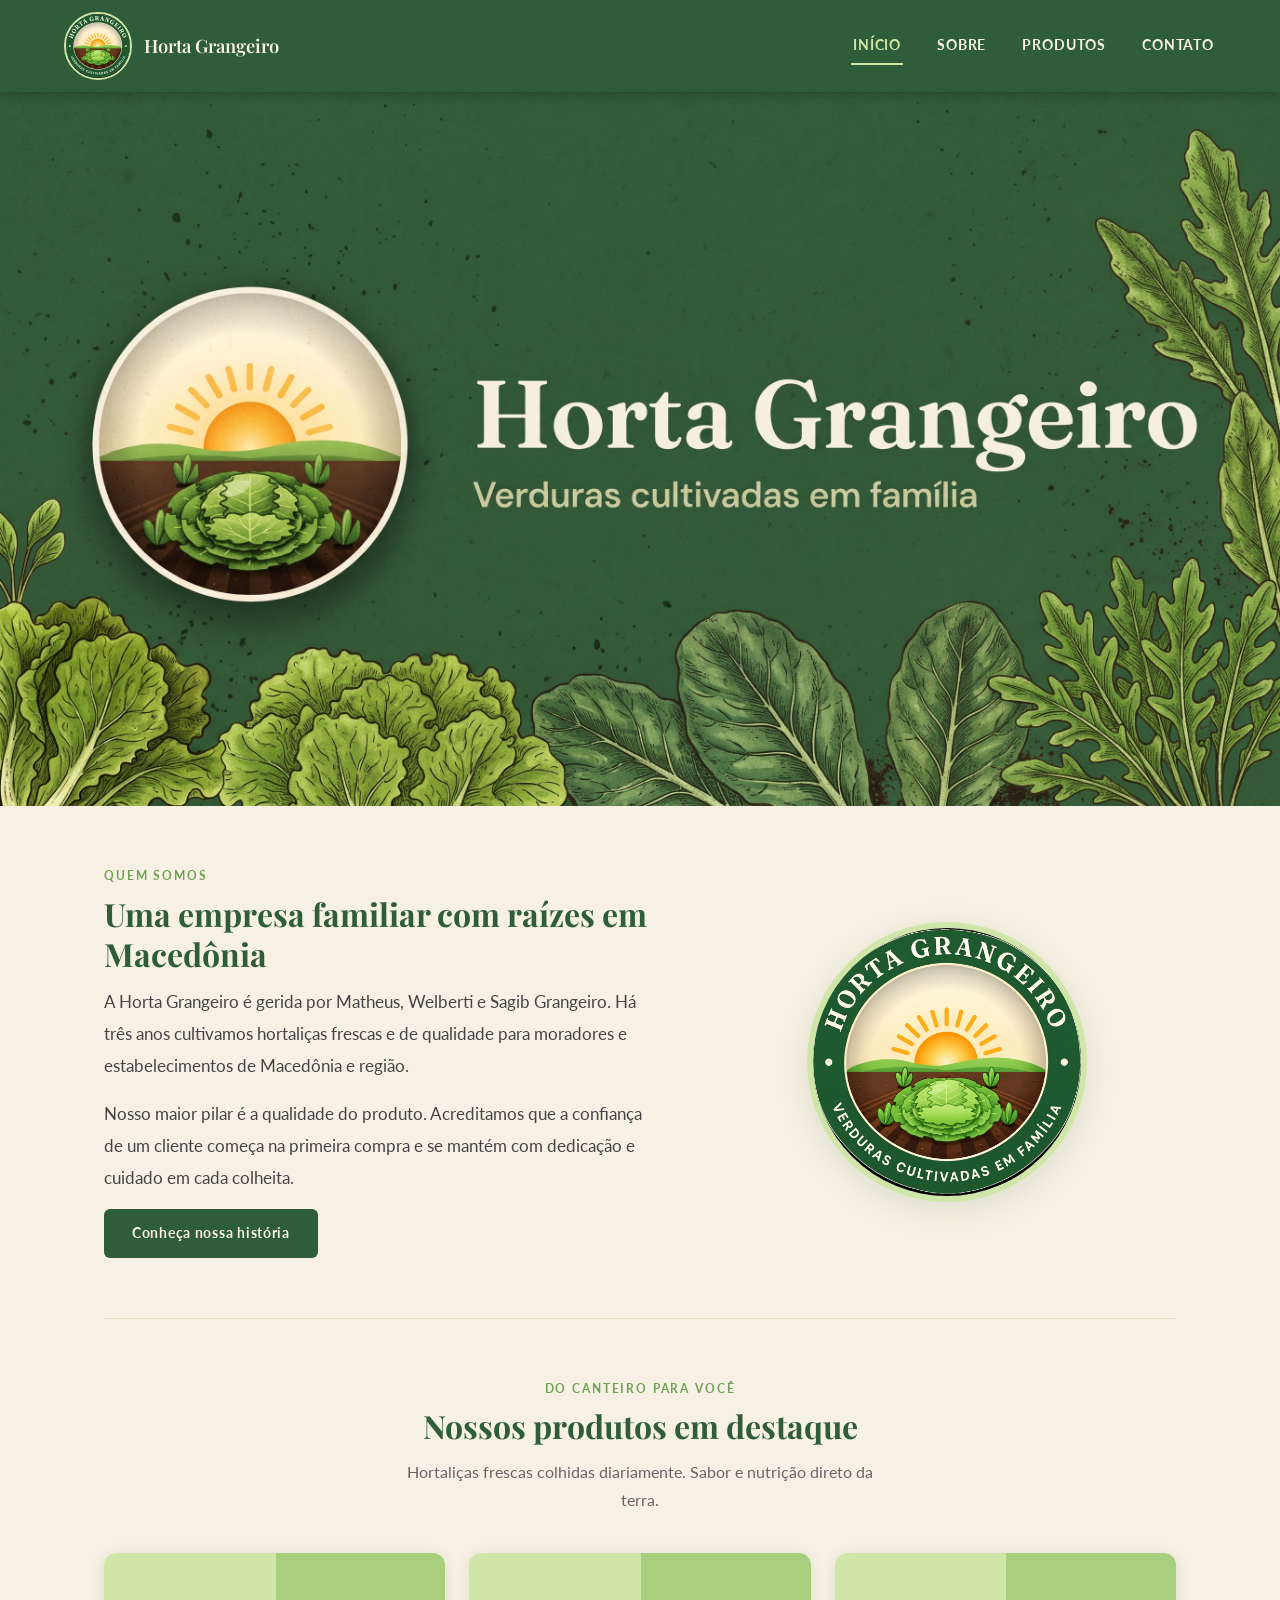
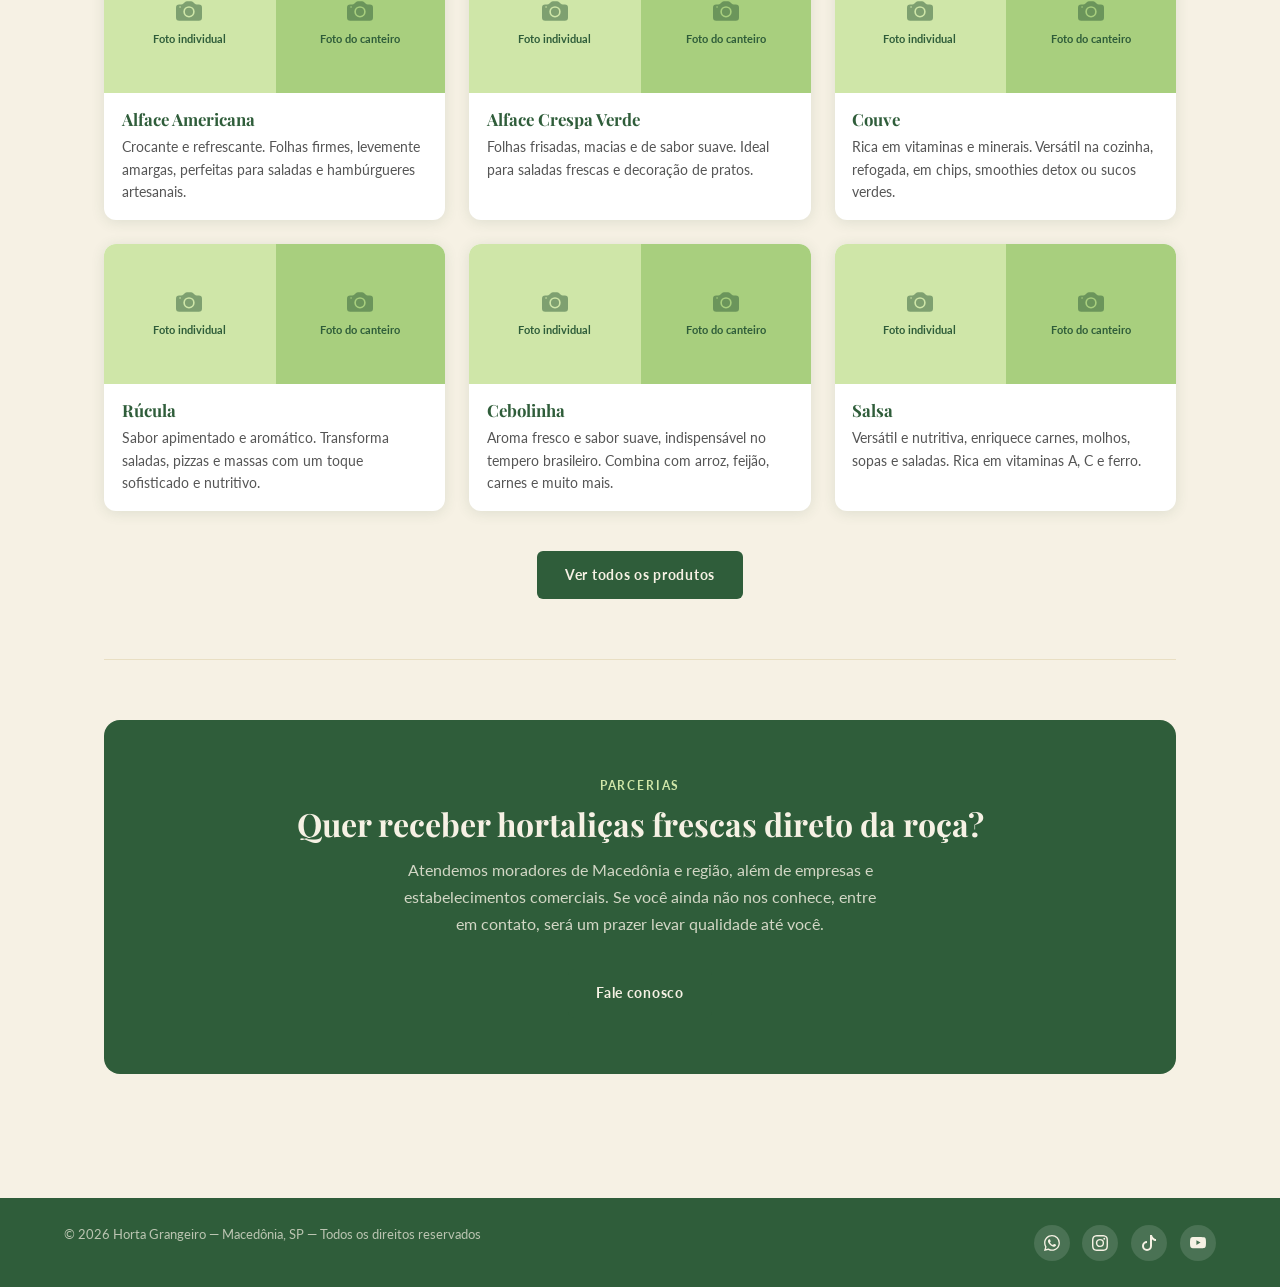
==== commit 27360ec2: "melhoria semantica e imagens" ====
--- a/index.html
+++ b/index.html
@@ -12,36 +12,36 @@
 </head>
 <body>
 
-    <header>
-        <a href="index.html" class="logo-link" aria-label="Horta Grangeiro — Página inicial">
+    <header class="cabecalho">
+        <a href="index.html" class="cabecalho-logo" aria-label="Horta Grangeiro — Voltar para a página inicial">
             <img src="Assets/Imagens/logo.jpg" alt="Logotipo Horta Grangeiro">
-            <span class="nome-site">Horta Grangeiro</span>
+            <span class="cabecalho-nome">Horta Grangeiro</span>
         </a>
 
-        <input type="checkbox" id="menu-aberto" class="menu-check">
-        <label for="menu-aberto" class="menu-toggle" aria-label="Abrir ou fechar menu">
+        <input type="checkbox" id="menu-aberto" class="menu-controle">
+        <label for="menu-aberto" class="menu-botao" aria-label="Abrir ou fechar menu de navegação">
             <span></span><span></span><span></span>
         </label>
 
-        <nav aria-label="Navegação principal">
-            <a href="index.html" class="ativa">Início</a>
+        <nav class="navegacao" aria-label="Menu principal da Horta Grangeiro">
+            <a href="index.html" class="pagina-atual">Início</a>
             <a href="sobre.html">Sobre</a>
             <a href="produtos.html">Produtos</a>
             <a href="contato.html">Contato</a>
         </nav>
     </header>
 
-    <div class="hero">
-        <img src="Assets/Imagens/Uso na internet@1x.png"
+    <figure class="banner-principal">
+        <img src="Assets/Imagens/Gemini_Generated_Image_ly2kpaly2kpaly2k.jpg"
              alt="Banner Horta Grangeiro — verduras frescas cultivadas em família">
-    </div>
-
-    <main>
-
-        <section aria-labelledby="quem-somos-titulo">
-            <div class="quem-somos">
-                <div class="quem-somos-texto">
-                    <span class="secao-label">Quem somos</span>
+    </figure>
+
+    <main class="conteudo">
+
+        <section class="secao" aria-labelledby="quem-somos-titulo">
+            <div class="apresentacao-horta">
+                <div class="apresentacao-texto">
+                    <span class="rotulo-secao">Quem somos</span>
                     <h2 id="quem-somos-titulo">Uma empresa familiar com raízes em Macedônia</h2>
                     <p>
                         A Horta Grangeiro é gerida por Matheus, Welberti e Sagib Grangeiro.
@@ -53,173 +53,168 @@
                         confiança de um cliente começa na primeira compra e se mantém
                         com dedicação e cuidado em cada colheita.
                     </p>
-                    <a href="sobre.html" class="btn btn-verde">Conheça nossa história</a>
+                    <a href="sobre.html" class="botao botao-verde">Conheça nossa história</a>
                 </div>
-                <div class="quem-somos-visual">
+                <figure class="apresentacao-imagem">
                     <img src="Assets/Imagens/logo.jpg" alt="Logotipo Horta Grangeiro">
-                </div>
+                </figure>
             </div>
         </section>
 
-        <section aria-labelledby="destaque-titulo">
-            <div class="destaque-cabecalho">
-                <span class="secao-label">Do canteiro para você</span>
+        <section class="secao" aria-labelledby="destaque-titulo">
+            <header class="destaques-titulo">
+                <span class="rotulo-secao">Do canteiro para você</span>
                 <h2 id="destaque-titulo">Nossos produtos em destaque</h2>
                 <p>Hortaliças frescas colhidas diariamente. Sabor e nutrição direto da terra.</p>
-            </div>
-
-            <div class="destaque-grid">
-
-                <section class="card-produto">
-                    <div class="card-produto-fotos">
-                        <div class="foto-placeholder">
-                            <svg viewBox="0 0 16 16" aria-hidden="true"><path d="M10.5 8.5a2.5 2.5 0 1 1-5 0 2.5 2.5 0 0 1 5 0"/><path d="M2 4a2 2 0 0 0-2 2v6a2 2 0 0 0 2 2h12a2 2 0 0 0 2-2V6a2 2 0 0 0-2-2h-1.172a2 2 0 0 1-1.414-.586l-.828-.828A2 2 0 0 0 9.172 2H6.828a2 2 0 0 0-1.414.586l-.828.828A2 2 0 0 1 3.172 4zm.5 2a.5.5 0 1 1 0-1 .5.5 0 0 1 0 1m9 2.5a3.5 3.5 0 1 1-7 0 3.5 3.5 0 0 1 7 0"/></svg>
-                            <span>Foto individual</span>
-                        </div>
-                        <div class="foto-placeholder">
-                            <svg viewBox="0 0 16 16" aria-hidden="true"><path d="M10.5 8.5a2.5 2.5 0 1 1-5 0 2.5 2.5 0 0 1 5 0"/><path d="M2 4a2 2 0 0 0-2 2v6a2 2 0 0 0 2 2h12a2 2 0 0 0 2-2V6a2 2 0 0 0-2-2h-1.172a2 2 0 0 1-1.414-.586l-.828-.828A2 2 0 0 0 9.172 2H6.828a2 2 0 0 0-1.414.586l-.828.828A2 2 0 0 1 3.172 4zm.5 2a.5.5 0 1 1 0-1 .5.5 0 0 1 0 1m9 2.5a3.5 3.5 0 1 1-7 0 3.5 3.5 0 0 1 7 0"/></svg>
-                            <span>Foto do canteiro</span>
-                        </div>
-                    </div>
-                    <div class="card-produto-info">
+            </header>
+
+            <div class="grade-destaques">
+
+                <article class="cartao-produto">
+                    <figure class="cartao-fotos">
+                        <div class="espaco-foto">
+                            <svg viewBox="0 0 16 16" aria-hidden="true"><path d="M10.5 8.5a2.5 2.5 0 1 1-5 0 2.5 2.5 0 0 1 5 0"/><path d="M2 4a2 2 0 0 0-2 2v6a2 2 0 0 0 2 2h12a2 2 0 0 0 2-2V6a2 2 0 0 0-2-2h-1.172a2 2 0 0 1-1.414-.586l-.828-.828A2 2 0 0 0 9.172 2H6.828a2 2 0 0 0-1.414.586l-.828.828A2 2 0 0 1 3.172 4zm.5 2a.5.5 0 1 1 0-1 .5.5 0 0 1 0 1m9 2.5a3.5 3.5 0 1 1-7 0 3.5 3.5 0 0 1 7 0"/></svg>
+                            <span>Foto individual</span>
+                        </div>
+                        <div class="espaco-foto">
+                            <svg viewBox="0 0 16 16" aria-hidden="true"><path d="M10.5 8.5a2.5 2.5 0 1 1-5 0 2.5 2.5 0 0 1 5 0"/><path d="M2 4a2 2 0 0 0-2 2v6a2 2 0 0 0 2 2h12a2 2 0 0 0 2-2V6a2 2 0 0 0-2-2h-1.172a2 2 0 0 1-1.414-.586l-.828-.828A2 2 0 0 0 9.172 2H6.828a2 2 0 0 0-1.414.586l-.828.828A2 2 0 0 1 3.172 4zm.5 2a.5.5 0 1 1 0-1 .5.5 0 0 1 0 1m9 2.5a3.5 3.5 0 1 1-7 0 3.5 3.5 0 0 1 7 0"/></svg>
+                            <span>Foto do canteiro</span>
+                        </div>
+                    </figure>
+                    <div class="cartao-descricao">
                         <h3>Alface Americana</h3>
                         <p>Crocante e refrescante. Folhas firmes, levemente amargas, perfeitas para saladas e hambúrgueres artesanais.</p>
                     </div>
-                </section>
-
-                <section class="card-produto">
-                    <div class="card-produto-fotos">
-                        <div class="foto-placeholder">
-                            <svg viewBox="0 0 16 16" aria-hidden="true"><path d="M10.5 8.5a2.5 2.5 0 1 1-5 0 2.5 2.5 0 0 1 5 0"/><path d="M2 4a2 2 0 0 0-2 2v6a2 2 0 0 0 2 2h12a2 2 0 0 0 2-2V6a2 2 0 0 0-2-2h-1.172a2 2 0 0 1-1.414-.586l-.828-.828A2 2 0 0 0 9.172 2H6.828a2 2 0 0 0-1.414.586l-.828.828A2 2 0 0 1 3.172 4zm.5 2a.5.5 0 1 1 0-1 .5.5 0 0 1 0 1m9 2.5a3.5 3.5 0 1 1-7 0 3.5 3.5 0 0 1 7 0"/></svg>
-                            <span>Foto individual</span>
-                        </div>
-                        <div class="foto-placeholder">
-                            <svg viewBox="0 0 16 16" aria-hidden="true"><path d="M10.5 8.5a2.5 2.5 0 1 1-5 0 2.5 2.5 0 0 1 5 0"/><path d="M2 4a2 2 0 0 0-2 2v6a2 2 0 0 0 2 2h12a2 2 0 0 0 2-2V6a2 2 0 0 0-2-2h-1.172a2 2 0 0 1-1.414-.586l-.828-.828A2 2 0 0 0 9.172 2H6.828a2 2 0 0 0-1.414.586l-.828.828A2 2 0 0 1 3.172 4zm.5 2a.5.5 0 1 1 0-1 .5.5 0 0 1 0 1m9 2.5a3.5 3.5 0 1 1-7 0 3.5 3.5 0 0 1 7 0"/></svg>
-                            <span>Foto do canteiro</span>
-                        </div>
-                    </div>
-                    <div class="card-produto-info">
+                </article>
+
+                <article class="cartao-produto">
+                    <figure class="cartao-fotos">
+                        <div class="espaco-foto">
+                            <svg viewBox="0 0 16 16" aria-hidden="true"><path d="M10.5 8.5a2.5 2.5 0 1 1-5 0 2.5 2.5 0 0 1 5 0"/><path d="M2 4a2 2 0 0 0-2 2v6a2 2 0 0 0 2 2h12a2 2 0 0 0 2-2V6a2 2 0 0 0-2-2h-1.172a2 2 0 0 1-1.414-.586l-.828-.828A2 2 0 0 0 9.172 2H6.828a2 2 0 0 0-1.414.586l-.828.828A2 2 0 0 1 3.172 4zm.5 2a.5.5 0 1 1 0-1 .5.5 0 0 1 0 1m9 2.5a3.5 3.5 0 1 1-7 0 3.5 3.5 0 0 1 7 0"/></svg>
+                            <span>Foto individual</span>
+                        </div>
+                        <div class="espaco-foto">
+                            <svg viewBox="0 0 16 16" aria-hidden="true"><path d="M10.5 8.5a2.5 2.5 0 1 1-5 0 2.5 2.5 0 0 1 5 0"/><path d="M2 4a2 2 0 0 0-2 2v6a2 2 0 0 0 2 2h12a2 2 0 0 0 2-2V6a2 2 0 0 0-2-2h-1.172a2 2 0 0 1-1.414-.586l-.828-.828A2 2 0 0 0 9.172 2H6.828a2 2 0 0 0-1.414.586l-.828.828A2 2 0 0 1 3.172 4zm.5 2a.5.5 0 1 1 0-1 .5.5 0 0 1 0 1m9 2.5a3.5 3.5 0 1 1-7 0 3.5 3.5 0 0 1 7 0"/></svg>
+                            <span>Foto do canteiro</span>
+                        </div>
+                    </figure>
+                    <div class="cartao-descricao">
                         <h3>Alface Crespa Verde</h3>
                         <p>Folhas frisadas, macias e de sabor suave. Ideal para saladas frescas e decoração de pratos.</p>
                     </div>
-                </section>
-
-                <section class="card-produto">
-                    <div class="card-produto-fotos">
-                        <div class="foto-placeholder">
-                            <svg viewBox="0 0 16 16" aria-hidden="true"><path d="M10.5 8.5a2.5 2.5 0 1 1-5 0 2.5 2.5 0 0 1 5 0"/><path d="M2 4a2 2 0 0 0-2 2v6a2 2 0 0 0 2 2h12a2 2 0 0 0 2-2V6a2 2 0 0 0-2-2h-1.172a2 2 0 0 1-1.414-.586l-.828-.828A2 2 0 0 0 9.172 2H6.828a2 2 0 0 0-1.414.586l-.828.828A2 2 0 0 1 3.172 4zm.5 2a.5.5 0 1 1 0-1 .5.5 0 0 1 0 1m9 2.5a3.5 3.5 0 1 1-7 0 3.5 3.5 0 0 1 7 0"/></svg>
-                            <span>Foto individual</span>
-                        </div>
-                        <div class="foto-placeholder">
-                            <svg viewBox="0 0 16 16" aria-hidden="true"><path d="M10.5 8.5a2.5 2.5 0 1 1-5 0 2.5 2.5 0 0 1 5 0"/><path d="M2 4a2 2 0 0 0-2 2v6a2 2 0 0 0 2 2h12a2 2 0 0 0 2-2V6a2 2 0 0 0-2-2h-1.172a2 2 0 0 1-1.414-.586l-.828-.828A2 2 0 0 0 9.172 2H6.828a2 2 0 0 0-1.414.586l-.828.828A2 2 0 0 1 3.172 4zm.5 2a.5.5 0 1 1 0-1 .5.5 0 0 1 0 1m9 2.5a3.5 3.5 0 1 1-7 0 3.5 3.5 0 0 1 7 0"/></svg>
-                            <span>Foto do canteiro</span>
-                        </div>
-                    </div>
-                    <div class="card-produto-info">
+                </article>
+
+                <article class="cartao-produto">
+                    <figure class="cartao-fotos">
+                        <div class="espaco-foto">
+                            <svg viewBox="0 0 16 16" aria-hidden="true"><path d="M10.5 8.5a2.5 2.5 0 1 1-5 0 2.5 2.5 0 0 1 5 0"/><path d="M2 4a2 2 0 0 0-2 2v6a2 2 0 0 0 2 2h12a2 2 0 0 0 2-2V6a2 2 0 0 0-2-2h-1.172a2 2 0 0 1-1.414-.586l-.828-.828A2 2 0 0 0 9.172 2H6.828a2 2 0 0 0-1.414.586l-.828.828A2 2 0 0 1 3.172 4zm.5 2a.5.5 0 1 1 0-1 .5.5 0 0 1 0 1m9 2.5a3.5 3.5 0 1 1-7 0 3.5 3.5 0 0 1 7 0"/></svg>
+                            <span>Foto individual</span>
+                        </div>
+                        <div class="espaco-foto">
+                            <svg viewBox="0 0 16 16" aria-hidden="true"><path d="M10.5 8.5a2.5 2.5 0 1 1-5 0 2.5 2.5 0 0 1 5 0"/><path d="M2 4a2 2 0 0 0-2 2v6a2 2 0 0 0 2 2h12a2 2 0 0 0 2-2V6a2 2 0 0 0-2-2h-1.172a2 2 0 0 1-1.414-.586l-.828-.828A2 2 0 0 0 9.172 2H6.828a2 2 0 0 0-1.414.586l-.828.828A2 2 0 0 1 3.172 4zm.5 2a.5.5 0 1 1 0-1 .5.5 0 0 1 0 1m9 2.5a3.5 3.5 0 1 1-7 0 3.5 3.5 0 0 1 7 0"/></svg>
+                            <span>Foto do canteiro</span>
+                        </div>
+                    </figure>
+                    <div class="cartao-descricao">
                         <h3>Couve</h3>
                         <p>Rica em vitaminas e minerais. Versátil na cozinha, refogada, em chips, smoothies detox ou sucos verdes.</p>
                     </div>
-                </section>
-
-                <section class="card-produto">
-                    <div class="card-produto-fotos">
-                        <div class="foto-placeholder">
-                            <svg viewBox="0 0 16 16" aria-hidden="true"><path d="M10.5 8.5a2.5 2.5 0 1 1-5 0 2.5 2.5 0 0 1 5 0"/><path d="M2 4a2 2 0 0 0-2 2v6a2 2 0 0 0 2 2h12a2 2 0 0 0 2-2V6a2 2 0 0 0-2-2h-1.172a2 2 0 0 1-1.414-.586l-.828-.828A2 2 0 0 0 9.172 2H6.828a2 2 0 0 0-1.414.586l-.828.828A2 2 0 0 1 3.172 4zm.5 2a.5.5 0 1 1 0-1 .5.5 0 0 1 0 1m9 2.5a3.5 3.5 0 1 1-7 0 3.5 3.5 0 0 1 7 0"/></svg>
-                            <span>Foto individual</span>
-                        </div>
-                        <div class="foto-placeholder">
-                            <svg viewBox="0 0 16 16" aria-hidden="true"><path d="M10.5 8.5a2.5 2.5 0 1 1-5 0 2.5 2.5 0 0 1 5 0"/><path d="M2 4a2 2 0 0 0-2 2v6a2 2 0 0 0 2 2h12a2 2 0 0 0 2-2V6a2 2 0 0 0-2-2h-1.172a2 2 0 0 1-1.414-.586l-.828-.828A2 2 0 0 0 9.172 2H6.828a2 2 0 0 0-1.414.586l-.828.828A2 2 0 0 1 3.172 4zm.5 2a.5.5 0 1 1 0-1 .5.5 0 0 1 0 1m9 2.5a3.5 3.5 0 1 1-7 0 3.5 3.5 0 0 1 7 0"/></svg>
-                            <span>Foto do canteiro</span>
-                        </div>
-                    </div>
-                    <div class="card-produto-info">
+                </article>
+
+                <article class="cartao-produto">
+                    <figure class="cartao-fotos">
+                        <div class="espaco-foto">
+                            <svg viewBox="0 0 16 16" aria-hidden="true"><path d="M10.5 8.5a2.5 2.5 0 1 1-5 0 2.5 2.5 0 0 1 5 0"/><path d="M2 4a2 2 0 0 0-2 2v6a2 2 0 0 0 2 2h12a2 2 0 0 0 2-2V6a2 2 0 0 0-2-2h-1.172a2 2 0 0 1-1.414-.586l-.828-.828A2 2 0 0 0 9.172 2H6.828a2 2 0 0 0-1.414.586l-.828.828A2 2 0 0 1 3.172 4zm.5 2a.5.5 0 1 1 0-1 .5.5 0 0 1 0 1m9 2.5a3.5 3.5 0 1 1-7 0 3.5 3.5 0 0 1 7 0"/></svg>
+                            <span>Foto individual</span>
+                        </div>
+                        <div class="espaco-foto">
+                            <svg viewBox="0 0 16 16" aria-hidden="true"><path d="M10.5 8.5a2.5 2.5 0 1 1-5 0 2.5 2.5 0 0 1 5 0"/><path d="M2 4a2 2 0 0 0-2 2v6a2 2 0 0 0 2 2h12a2 2 0 0 0 2-2V6a2 2 0 0 0-2-2h-1.172a2 2 0 0 1-1.414-.586l-.828-.828A2 2 0 0 0 9.172 2H6.828a2 2 0 0 0-1.414.586l-.828.828A2 2 0 0 1 3.172 4zm.5 2a.5.5 0 1 1 0-1 .5.5 0 0 1 0 1m9 2.5a3.5 3.5 0 1 1-7 0 3.5 3.5 0 0 1 7 0"/></svg>
+                            <span>Foto do canteiro</span>
+                        </div>
+                    </figure>
+                    <div class="cartao-descricao">
                         <h3>Rúcula</h3>
                         <p>Sabor apimentado e aromático. Transforma saladas, pizzas e massas com um toque sofisticado e nutritivo.</p>
                     </div>
-                </section>
-
-                <section class="card-produto">
-                    <div class="card-produto-fotos">
-                        <div class="foto-placeholder">
-                            <svg viewBox="0 0 16 16" aria-hidden="true"><path d="M10.5 8.5a2.5 2.5 0 1 1-5 0 2.5 2.5 0 0 1 5 0"/><path d="M2 4a2 2 0 0 0-2 2v6a2 2 0 0 0 2 2h12a2 2 0 0 0 2-2V6a2 2 0 0 0-2-2h-1.172a2 2 0 0 1-1.414-.586l-.828-.828A2 2 0 0 0 9.172 2H6.828a2 2 0 0 0-1.414.586l-.828.828A2 2 0 0 1 3.172 4zm.5 2a.5.5 0 1 1 0-1 .5.5 0 0 1 0 1m9 2.5a3.5 3.5 0 1 1-7 0 3.5 3.5 0 0 1 7 0"/></svg>
-                            <span>Foto individual</span>
-                        </div>
-                        <div class="foto-placeholder">
-                            <svg viewBox="0 0 16 16" aria-hidden="true"><path d="M10.5 8.5a2.5 2.5 0 1 1-5 0 2.5 2.5 0 0 1 5 0"/><path d="M2 4a2 2 0 0 0-2 2v6a2 2 0 0 0 2 2h12a2 2 0 0 0 2-2V6a2 2 0 0 0-2-2h-1.172a2 2 0 0 1-1.414-.586l-.828-.828A2 2 0 0 0 9.172 2H6.828a2 2 0 0 0-1.414.586l-.828.828A2 2 0 0 1 3.172 4zm.5 2a.5.5 0 1 1 0-1 .5.5 0 0 1 0 1m9 2.5a3.5 3.5 0 1 1-7 0 3.5 3.5 0 0 1 7 0"/></svg>
-                            <span>Foto do canteiro</span>
-                        </div>
-                    </div>
-                    <div class="card-produto-info">
+                </article>
+
+                <article class="cartao-produto">
+                    <figure class="cartao-fotos">
+                        <div class="espaco-foto">
+                            <svg viewBox="0 0 16 16" aria-hidden="true"><path d="M10.5 8.5a2.5 2.5 0 1 1-5 0 2.5 2.5 0 0 1 5 0"/><path d="M2 4a2 2 0 0 0-2 2v6a2 2 0 0 0 2 2h12a2 2 0 0 0 2-2V6a2 2 0 0 0-2-2h-1.172a2 2 0 0 1-1.414-.586l-.828-.828A2 2 0 0 0 9.172 2H6.828a2 2 0 0 0-1.414.586l-.828.828A2 2 0 0 1 3.172 4zm.5 2a.5.5 0 1 1 0-1 .5.5 0 0 1 0 1m9 2.5a3.5 3.5 0 1 1-7 0 3.5 3.5 0 0 1 7 0"/></svg>
+                            <span>Foto individual</span>
+                        </div>
+                        <div class="espaco-foto">
+                            <svg viewBox="0 0 16 16" aria-hidden="true"><path d="M10.5 8.5a2.5 2.5 0 1 1-5 0 2.5 2.5 0 0 1 5 0"/><path d="M2 4a2 2 0 0 0-2 2v6a2 2 0 0 0 2 2h12a2 2 0 0 0 2-2V6a2 2 0 0 0-2-2h-1.172a2 2 0 0 1-1.414-.586l-.828-.828A2 2 0 0 0 9.172 2H6.828a2 2 0 0 0-1.414.586l-.828.828A2 2 0 0 1 3.172 4zm.5 2a.5.5 0 1 1 0-1 .5.5 0 0 1 0 1m9 2.5a3.5 3.5 0 1 1-7 0 3.5 3.5 0 0 1 7 0"/></svg>
+                            <span>Foto do canteiro</span>
+                        </div>
+                    </figure>
+                    <div class="cartao-descricao">
                         <h3>Cebolinha</h3>
                         <p>Aroma fresco e sabor suave, indispensável no tempero brasileiro. Combina com arroz, feijão, carnes e muito mais.</p>
                     </div>
-                </section>
-
-                <section class="card-produto">
-                    <div class="card-produto-fotos">
-                        <div class="foto-placeholder">
-                            <svg viewBox="0 0 16 16" aria-hidden="true"><path d="M10.5 8.5a2.5 2.5 0 1 1-5 0 2.5 2.5 0 0 1 5 0"/><path d="M2 4a2 2 0 0 0-2 2v6a2 2 0 0 0 2 2h12a2 2 0 0 0 2-2V6a2 2 0 0 0-2-2h-1.172a2 2 0 0 1-1.414-.586l-.828-.828A2 2 0 0 0 9.172 2H6.828a2 2 0 0 0-1.414.586l-.828.828A2 2 0 0 1 3.172 4zm.5 2a.5.5 0 1 1 0-1 .5.5 0 0 1 0 1m9 2.5a3.5 3.5 0 1 1-7 0 3.5 3.5 0 0 1 7 0"/></svg>
-                            <span>Foto individual</span>
-                        </div>
-                        <div class="foto-placeholder">
-                            <svg viewBox="0 0 16 16" aria-hidden="true"><path d="M10.5 8.5a2.5 2.5 0 1 1-5 0 2.5 2.5 0 0 1 5 0"/><path d="M2 4a2 2 0 0 0-2 2v6a2 2 0 0 0 2 2h12a2 2 0 0 0 2-2V6a2 2 0 0 0-2-2h-1.172a2 2 0 0 1-1.414-.586l-.828-.828A2 2 0 0 0 9.172 2H6.828a2 2 0 0 0-1.414.586l-.828.828A2 2 0 0 1 3.172 4zm.5 2a.5.5 0 1 1 0-1 .5.5 0 0 1 0 1m9 2.5a3.5 3.5 0 1 1-7 0 3.5 3.5 0 0 1 7 0"/></svg>
-                            <span>Foto do canteiro</span>
-                        </div>
-                    </div>
-                    <div class="card-produto-info">
+                </article>
+
+                <article class="cartao-produto">
+                    <figure class="cartao-fotos">
+                        <div class="espaco-foto">
+                            <svg viewBox="0 0 16 16" aria-hidden="true"><path d="M10.5 8.5a2.5 2.5 0 1 1-5 0 2.5 2.5 0 0 1 5 0"/><path d="M2 4a2 2 0 0 0-2 2v6a2 2 0 0 0 2 2h12a2 2 0 0 0 2-2V6a2 2 0 0 0-2-2h-1.172a2 2 0 0 1-1.414-.586l-.828-.828A2 2 0 0 0 9.172 2H6.828a2 2 0 0 0-1.414.586l-.828.828A2 2 0 0 1 3.172 4zm.5 2a.5.5 0 1 1 0-1 .5.5 0 0 1 0 1m9 2.5a3.5 3.5 0 1 1-7 0 3.5 3.5 0 0 1 7 0"/></svg>
+                            <span>Foto individual</span>
+                        </div>
+                        <div class="espaco-foto">
+                            <svg viewBox="0 0 16 16" aria-hidden="true"><path d="M10.5 8.5a2.5 2.5 0 1 1-5 0 2.5 2.5 0 0 1 5 0"/><path d="M2 4a2 2 0 0 0-2 2v6a2 2 0 0 0 2 2h12a2 2 0 0 0 2-2V6a2 2 0 0 0-2-2h-1.172a2 2 0 0 1-1.414-.586l-.828-.828A2 2 0 0 0 9.172 2H6.828a2 2 0 0 0-1.414.586l-.828.828A2 2 0 0 1 3.172 4zm.5 2a.5.5 0 1 1 0-1 .5.5 0 0 1 0 1m9 2.5a3.5 3.5 0 1 1-7 0 3.5 3.5 0 0 1 7 0"/></svg>
+                            <span>Foto do canteiro</span>
+                        </div>
+                    </figure>
+                    <div class="cartao-descricao">
                         <h3>Salsa</h3>
                         <p>Versátil e nutritiva, enriquece carnes, molhos, sopas e saladas. Rica em vitaminas A, C e ferro.</p>
                     </div>
-                </section>
+                </article>
 
             </div>
 
-            <div class="texto-centro">
-                <a href="produtos.html" class="btn btn-verde">Ver todos os produtos</a>
+            <div class="texto-centralizado">
+                <a href="produtos.html" class="botao botao-verde">Ver todos os produtos</a>
             </div>
         </section>
 
-        <section aria-labelledby="cta-titulo">
-            <div class="cta-faixa">
-                <span class="secao-label secao-label-destaque">Parcerias</span>
-                <h2 id="cta-titulo">Quer receber hortaliças frescas direto da roça?</h2>
+        <section class="secao" aria-labelledby="parceria-titulo">
+            <aside class="faixa-parceria">
+                <span class="rotulo-secao rotulo-secao-claro">Parcerias</span>
+                <h2 id="parceria-titulo">Quer receber hortaliças frescas direto da roça?</h2>
                 <p>
                     Atendemos moradores de Macedônia e região, além de empresas e
                     estabelecimentos comerciais. Se você ainda não nos conhece,
                     entre em contato, será um prazer levar qualidade até você.
                 </p>
-                <a href="contato.html" class="btn btn-creme">Fale conosco</a>
-            </div>
+                <a href="contato.html" class="botao botao-verde">Fale conosco</a>
+            </aside>
         </section>
 
     </main>
 
-    <footer>
-        <div class="footer-inner">
-            <p class="footer-copy">
+    <footer class="rodape">
+        <div class="rodape-conteudo">
+            <p class="rodape-direitos">
                 &copy; 2026 Horta Grangeiro &mdash; Macedônia, SP &mdash; Todos os direitos reservados
             </p>
-            <div class="footer-sociais" aria-label="Redes sociais">
-              
-                <a href="https://wa.me/5517997352377" class="social-link" aria-label="WhatsApp" target="_blank" rel="noopener noreferrer">
+            <nav class="rodape-redes" aria-label="Redes sociais da Horta Grangeiro">
+                <a href="https://wa.me/5517997352377" class="link-rede-social" aria-label="WhatsApp da Horta Grangeiro" target="_blank" rel="noopener noreferrer">
                     <svg viewBox="0 0 16 16" aria-hidden="true"><path d="M13.601 2.326A7.85 7.85 0 0 0 7.994 0C3.627 0 .068 3.558.064 7.926c0 1.399.366 2.76 1.057 3.965L0 16l4.204-1.102a7.9 7.9 0 0 0 3.79.965h.004c4.368 0 7.926-3.558 7.93-7.93A7.9 7.9 0 0 0 13.6 2.326zM7.994 14.521a6.6 6.6 0 0 1-3.356-.92l-.24-.144-2.494.654.666-2.433-.156-.251a6.56 6.56 0 0 1-1.007-3.505c0-3.626 2.957-6.584 6.591-6.584a6.56 6.56 0 0 1 4.66 1.931 6.56 6.56 0 0 1 1.928 4.66c-.004 3.639-2.961 6.592-6.592 6.592m3.615-4.934c-.197-.099-1.17-.578-1.353-.646-.182-.065-.315-.099-.445.099-.133.197-.513.646-.627.775-.114.133-.232.148-.43.05-.197-.1-.836-.308-1.592-.985-.59-.525-.985-1.175-1.103-1.372-.114-.198-.011-.304.088-.403.087-.088.197-.232.296-.346.1-.114.133-.198.198-.33.065-.134.034-.248-.015-.347-.05-.099-.445-1.076-.612-1.47-.16-.389-.323-.335-.445-.34-.114-.007-.247-.007-.38-.007a.73.73 0 0 0-.529.247c-.182.198-.691.677-.691 1.654s.71 1.916.81 2.049c.098.133 1.394 2.132 3.383 2.992.47.205.84.326 1.129.418.475.152.904.129 1.246.08.38-.058 1.171-.48 1.338-.943.164-.464.164-.86.114-.943-.049-.084-.182-.133-.38-.232"/></svg>
                 </a>
-               
-                <a href="https://www.instagram.com/hortagrangeiro?obrf=MWZiNzkzaWNvMmhsYw==" class="social-link" aria-label="Instagram" target="_blank" rel="noopener noreferrer">
+                <a href="https://www.instagram.com/hortagrangeiro?obrf=MWZiNzkzaWNvMmhsYw==" class="link-rede-social" aria-label="Instagram da Horta Grangeiro" target="_blank" rel="noopener noreferrer">
                     <svg viewBox="0 0 16 16" aria-hidden="true"><path d="M8 0C5.829 0 5.556.01 4.703.048 3.85.088 3.269.222 2.76.42a3.9 3.9 0 0 0-1.417.923A3.9 3.9 0 0 0 .42 2.76C.222 3.268.087 3.85.048 4.7.01 5.555 0 5.827 0 8.001c0 2.172.01 2.444.048 3.297.04.852.174 1.433.372 1.942.205.526.478.972.923 1.417.444.445.89.719 1.416.923.51.198 1.09.333 1.942.372C5.555 15.99 5.827 16 8 16s2.444-.01 3.298-.048c.851-.04 1.434-.174 1.943-.372a3.9 3.9 0 0 0 1.416-.923c.445-.445.718-.891.923-1.417.197-.509.332-1.09.372-1.942C15.99 10.445 16 10.173 16 8s-.01-2.445-.048-3.299c-.04-.851-.175-1.433-.372-1.941a3.9 3.9 0 0 0-.923-1.417A3.9 3.9 0 0 0 13.24.42c-.51-.198-1.092-.333-1.943-.372C10.443.01 10.172 0 7.998 0zm-.717 1.442h.718c2.136 0 2.389.007 3.232.046.78.035 1.204.166 1.486.275.373.145.64.319.92.599s.453.546.598.92c.11.281.24.705.275 1.485.039.843.047 1.096.047 3.231s-.008 2.389-.047 3.232c-.035.78-.166 1.203-.275 1.485a2.5 2.5 0 0 1-.599.919c-.28.28-.546.453-.92.598-.28.11-.704.24-1.485.276-.843.038-1.096.047-3.232.047s-2.39-.009-3.233-.047c-.78-.036-1.203-.166-1.485-.276a2.5 2.5 0 0 1-.92-.598 2.5 2.5 0 0 1-.6-.92c-.109-.281-.24-.705-.275-1.485-.038-.843-.046-1.096-.046-3.233s.008-2.388.046-3.231c.036-.78.166-1.204.276-1.486.145-.373.319-.64.599-.92s.546-.453.92-.598c.282-.11.705-.24 1.485-.276.738-.034 1.024-.044 2.515-.045zm4.988 1.328a.96.96 0 1 0 0 1.92.96.96 0 0 0 0-1.92m-4.27 1.122a4.109 4.109 0 1 0 0 8.217 4.109 4.109 0 0 0 0-8.217m0 1.441a2.667 2.667 0 1 1 0 5.334 2.667 2.667 0 0 1 0-5.334"/></svg>
                 </a>
-                
-                <a href="https://www.tiktok.com/@hortagrangeiro" class="social-link" aria-label="TikTok" target="_blank" rel="noopener noreferrer">
+                <a href="https://www.tiktok.com/@hortagrangeiro" class="link-rede-social" aria-label="TikTok da Horta Grangeiro" target="_blank" rel="noopener noreferrer">
                     <svg viewBox="0 0 16 16" aria-hidden="true"><path d="M9 0h1.98c.144.715.54 1.617 1.235 2.512C12.895 3.389 13.797 4 15 4v2c-1.753 0-3.07-.814-4-1.829V11a5 5 0 1 1-5-5v2a3 3 0 1 0 3 3z"/></svg>
                 </a>
-                
-                <a href="https://www.youtube.com/@HortaGrangeiro" class="social-link" aria-label="YouTube" target="_blank" rel="noopener noreferrer">
+                <a href="https://www.youtube.com/@HortaGrangeiro" class="link-rede-social" aria-label="YouTube da Horta Grangeiro" target="_blank" rel="noopener noreferrer">
                     <svg viewBox="0 0 16 16" aria-hidden="true"><path d="M8.051 1.999h.089c.822.003 4.987.033 6.11.335a2.01 2.01 0 0 1 1.415 1.42c.101.38.172.883.22 1.402l.01.104.022.26.008.104c.065.914.073 1.77.074 1.957v.075c-.001.194-.01 1.108-.082 2.06l-.008.105-.009.104c-.05.572-.124 1.14-.235 1.558a2.01 2.01 0 0 1-1.415 1.42c-1.16.312-5.569.334-6.18.335h-.142c-.309 0-1.587-.006-2.927-.052l-.17-.006-.087-.004-.171-.007-.171-.007c-1.11-.049-2.167-.128-2.654-.26a2.01 2.01 0 0 1-1.415-1.419c-.111-.417-.185-.986-.235-1.558L.09 9.82l-.008-.104A31 31 0 0 1 0 7.68v-.123c.002-.215.01-.958.064-1.778l.007-.103.003-.052.008-.104.022-.26.01-.104c.048-.519.119-1.023.22-1.402a2.01 2.01 0 0 1 1.415-1.42c.487-.13 1.544-.21 2.654-.26l.17-.007.172-.006.086-.003.171-.007A100 100 0 0 1 7.858 2zM6.4 5.209v4.818l4.157-2.408z"/></svg>
                 </a>
-            </div>
+            </nav>
         </div>
     </footer>
 
-
 </body>
 </html>
--- a/Assets/Css/style.css
+++ b/Assets/Css/style.css
@@ -1,89 +1,51 @@
-/* ===========================
-   HORTA GRANGEIRO — style.css
-   Padrões de Projeto de Sítios Internet II — Fatec Jales
-   Prof. André Mosca · Profa. Fabiana
-   =========================== */
-
-@import url('https://fonts.googleapis.com/css2?family=Playfair+Display:ital,wght@0,400;0,600;0,700;1,400&family=Lato:wght@300;400;700&display=swap');
-
-/* ===========================
-   RESET & BASE
-   =========================== */
+@import url('https://fonts.googleapis.com/css2?family=Playfair+Display:wght@400;600;700&family=Lato:wght@400;700&display=swap');
+
 *, *::before, *::after {
     margin: 0;
     padding: 0;
     box-sizing: border-box;
 }
 
-html {
-    scroll-behavior: smooth;
-}
-
-/* ===========================
-   VARIÁVEIS
-   =========================== */
 :root {
-    /* Paleta principal */
-    --principal: #2F5D3A;
-    --destaque: #CFE6A8;
-    --fundo: #F6F1E4;
-    --texto: #2F5D3A;
-    --branco: #F6F1E4;
-
-    /* Paleta de vegetação */
+    --verde-escuro: #2F5D3A;
+    --verde-claro: #CFE6A8;
+    --verde-medio: #A8CF7E;
+    --verde-folha: #6FA053;
+    --creme: #F6F1E4;
     --areia: #E9DFC3;
-    --terra: #8A5A3B;
-    --folha-central: #CFE6A8;
-    --folhas-meio: #A8CF7E;
-    --folha-lateral: #6FA053;
-    --nervura: #4E8A45;
-    --torrao: #6B4A33;
-
-    /* Utilitários */
-    --cinza-texto: #444444;
+    --cinza: #444444;
     --sombra: rgba(47, 93, 58, 0.12);
 }
 
-/* ===========================
-   TIPOGRAFIA
-   =========================== */
 body {
     font-family: 'Lato', Arial, sans-serif;
-    background-color: var(--fundo);
-    color: var(--cinza-texto);
+    background-color: var(--creme);
+    color: var(--cinza);
     line-height: 1.7;
 }
 
 h1, h2, h3, h4 {
     font-family: 'Playfair Display', Georgia, serif;
-    color: var(--principal);
+    color: var(--verde-escuro);
     line-height: 1.25;
 }
 
 h1 { font-size: 2.4rem; margin-bottom: 0.75rem; }
-h2 { font-size: 2rem;   margin-bottom: 0.75rem; }
+h2 { font-size: 2rem; margin-bottom: 0.75rem; }
 h3 { font-size: 1.25rem; margin-bottom: 0.5rem; }
-h4 { font-size: 1rem;   margin-bottom: 0.4rem; }
+h4 { font-size: 1rem; margin-bottom: 0.4rem; }
 
 p {
     margin-bottom: 1rem;
-    color: var(--cinza-texto);
 }
 
 p:last-child { margin-bottom: 0; }
-
 a { text-decoration: none; color: inherit; }
-
 img { display: block; max-width: 100%; }
 
-ul { list-style: none; }
-
-/* ===========================
-   HEADER — FLEXBOX (requisito do projeto)
-   =========================== */
-header {
-    background-color: var(--principal);
-    color: var(--branco);
+.cabecalho {
+    background-color: var(--verde-escuro);
+    color: var(--creme);
     padding: 12px 5%;
     display: flex;
     align-items: center;
@@ -94,57 +56,51 @@
     box-shadow: 0 2px 10px rgba(0, 0, 0, 0.25);
 }
 
-/* Logo (flex item) */
-.logo-link {
+.cabecalho-logo {
     display: flex;
     align-items: center;
     gap: 12px;
-    flex-shrink: 0;
-}
-
-.logo-link img {
+}
+
+.cabecalho-logo img {
     width: 68px;
     height: 68px;
     object-fit: cover;
     border-radius: 50%;
-    border: 2px solid var(--destaque);
-}
-
-.logo-link .nome-site {
+    border: 2px solid var(--verde-claro);
+}
+
+.cabecalho-nome {
     font-family: 'Playfair Display', serif;
     font-size: 1.15rem;
-    color: var(--branco);
+    color: var(--creme);
     font-weight: 600;
-    letter-spacing: 0.02em;
-}
-
-/* Nav (flex item) */
-nav {
+}
+
+.navegacao {
     display: flex;
     align-items: center;
     gap: 2rem;
 }
 
-nav a {
-    color: var(--branco);
-    font-family: 'Lato', sans-serif;
+.navegacao a {
+    color: var(--creme);
     font-size: 0.88rem;
     font-weight: 700;
     letter-spacing: 0.06em;
     text-transform: uppercase;
     padding: 6px 2px;
     border-bottom: 2px solid transparent;
-    transition: border-color 0.2s ease, color 0.2s ease;
-}
-
-nav a:hover,
-nav a.ativa {
-    border-bottom-color: var(--destaque);
-    color: var(--destaque);
-}
-
-/* Hamburger (mobile) — label estilizado como botão */
-.menu-toggle {
+    transition: border-color 0.2s, color 0.2s;
+}
+
+.navegacao a:hover,
+.navegacao a.pagina-atual {
+    border-bottom-color: var(--verde-claro);
+    color: var(--verde-claro);
+}
+
+.menu-botao {
     display: none;
     flex-direction: column;
     gap: 5px;
@@ -154,132 +110,121 @@
     padding: 4px;
 }
 
-.menu-toggle span {
+.menu-botao span {
     display: block;
     width: 24px;
     height: 2px;
-    background-color: var(--branco);
+    background-color: var(--creme);
     border-radius: 2px;
-    transition: transform 0.3s;
-}
-
-/* Checkbox do menu — oculto visualmente, ativo funcionalmente */
-.menu-check {
+}
+
+.menu-controle {
     display: none;
 }
 
-/* ===========================
-   HERO — banner abaixo do header
-   =========================== */
-.hero {
-    position: relative;
+.banner-principal {
     line-height: 0;
-    overflow: hidden;
-}
-
-.hero img {
+}
+
+.banner-principal img {
     width: 100%;
     height: auto;
-    display: block;
-}
-
-/* Transição suave do banner para o fundo creme */
-.hero::after {
-    content: '';
-    position: absolute;
-    bottom: 0;
-    left: 0;
-    right: 0;
-    height: 100px;
-    background: linear-gradient(to bottom, transparent 0%, var(--fundo) 100%);
-    pointer-events: none;
-}
-
-/* ===========================
-   MAIN — CSS GRID (requisito do projeto)
-   =========================== */
-main {
+}
+
+.topo-pagina {
+    background-color: var(--verde-escuro);
+    color: var(--creme);
+    padding: 52px 5%;
+    text-align: center;
+}
+
+.topo-pagina h1 {
+    color: var(--creme);
+    font-size: 2.3rem;
+    margin-bottom: 0.5rem;
+}
+
+.topo-pagina p {
+    color: rgba(246, 241, 228, 0.8);
+    max-width: 520px;
+    margin: 0 auto;
+}
+
+.conteudo {
     max-width: 1200px;
     margin: 0 auto;
     padding: 0 5%;
     display: grid;
     grid-template-columns: 1fr;
-    row-gap: 0;
-}
-
-section {
+}
+
+.secao {
     padding: 60px 0;
 }
 
-section + section {
+.secao + .secao {
     border-top: 1px solid var(--areia);
 }
 
-/* Rótulo de seção */
-.secao-label {
+.rotulo-secao {
     display: block;
     font-size: 0.72rem;
     font-weight: 700;
     letter-spacing: 0.16em;
     text-transform: uppercase;
-    color: var(--folha-lateral);
+    color: var(--verde-folha);
     margin-bottom: 0.5rem;
 }
 
-/* ===========================
-   SEÇÃO — QUEM SOMOS (index)
-   =========================== */
-.quem-somos {
+.rotulo-secao-claro {
+    color: var(--verde-claro);
+}
+
+.texto-centralizado {
+    text-align: center;
+}
+
+.apresentacao-horta {
     display: grid;
     grid-template-columns: 1.1fr 0.9fr;
-    grid-template-areas: "texto visual";
+    grid-template-areas: "texto imagem";
     gap: 3.5rem;
     align-items: center;
 }
 
-.quem-somos-texto { grid-area: texto; }
-.quem-somos-visual { grid-area: visual; }
-
-.quem-somos-texto p {
+.apresentacao-texto { grid-area: texto; }
+.apresentacao-imagem { grid-area: imagem; }
+
+.apresentacao-texto p {
     font-size: 1.05rem;
     line-height: 1.9;
 }
 
-.quem-somos-visual img {
+.apresentacao-imagem img {
     width: 280px;
     height: 280px;
     object-fit: cover;
     border-radius: 50%;
-    border: 6px solid var(--destaque);
+    border: 6px solid var(--verde-claro);
     box-shadow: 0 8px 32px var(--sombra);
     margin: 0 auto;
 }
 
-/* ===========================
-   CARDS DE PRODUTO (compartilhado)
-   =========================== */
-.card-produto {
-    background: #ffffff;
+.cartao-produto {
+    background: #fff;
     border-radius: 12px;
     overflow: hidden;
     box-shadow: 0 2px 14px var(--sombra);
     display: flex;
     flex-direction: column;
-    transition: transform 0.25s ease, box-shadow 0.25s ease;
-}
-
-.card-produto:hover {
-    transform: translateY(-5px);
-    box-shadow: 0 10px 28px rgba(47, 93, 58, 0.18);
-}
-
-/* Duas fotos lado a lado */
-.card-produto-fotos {
+}
+
+.cartao-fotos {
     display: grid;
     grid-template-columns: 1fr 1fr;
 }
 
-.foto-placeholder {
+.espaco-foto {
     height: 140px;
     display: flex;
     flex-direction: column;
@@ -287,41 +232,38 @@
     justify-content: center;
     gap: 6px;
     padding: 8px;
-    background-color: var(--destaque);
-    color: var(--principal);
+    background-color: var(--verde-claro);
+    color: var(--verde-escuro);
     font-size: 0.68rem;
     font-weight: 700;
     text-align: center;
-    line-height: 1.3;
-}
-
-.foto-placeholder:nth-child(2) {
-    background-color: var(--folhas-meio);
-    border-left: 1px solid var(--folha-central);
-}
-
-.foto-placeholder svg {
+}
+
+.espaco-foto:nth-child(2) {
+    background-color: var(--verde-medio);
+    border-left: 1px solid var(--verde-claro);
+}
+
+.espaco-foto svg {
     width: 26px;
     height: 26px;
     opacity: 0.5;
-    flex-shrink: 0;
-    fill: var(--principal);
-}
-
-.card-produto-info {
+    fill: var(--verde-escuro);
+}
+
+.cartao-descricao {
     padding: 1rem 1.1rem;
     flex: 1;
     display: flex;
     flex-direction: column;
 }
 
-.card-produto-info h3 {
+.cartao-descricao h3 {
     font-size: 1.05rem;
-    color: var(--principal);
     margin-bottom: 0.4rem;
 }
 
-.card-produto-info p {
+.cartao-descricao p {
     font-size: 0.88rem;
     color: #555;
     margin: 0;
@@ -329,55 +271,43 @@
     line-height: 1.6;
 }
 
-/* ===========================
-   SEÇÃO — PRODUTOS DESTAQUE (index)
-   =========================== */
-.destaque-cabecalho {
+.destaques-titulo {
     text-align: center;
     margin-bottom: 2.5rem;
 }
 
-.destaque-cabecalho p {
+.destaques-titulo p {
     max-width: 500px;
     margin: 0 auto;
     color: #666;
 }
 
-.destaque-grid {
+.grade-destaques {
     display: grid;
     grid-template-columns: repeat(3, 1fr);
-    grid-auto-rows: auto;
-    place-items: stretch;
     gap: 1.5rem;
     margin-bottom: 2.5rem;
 }
 
-/* ===========================
-   SEÇÃO — CTA CONTATO (index)
-   =========================== */
-.cta-faixa {
-    background-color: var(--principal);
+.faixa-parceria {
+    background-color: var(--verde-escuro);
     border-radius: 16px;
     padding: 3.5rem 2.5rem;
     text-align: center;
-    color: var(--branco);
-}
-
-.cta-faixa h2 {
-    color: var(--branco);
-    margin-bottom: 0.75rem;
-}
-
-.cta-faixa p {
+    color: var(--creme);
+}
+
+.faixa-parceria h2 {
+    color: var(--creme);
+}
+
+.faixa-parceria p {
     color: rgba(246, 241, 228, 0.82);
     max-width: 480px;
     margin: 0 auto 2rem;
 }
 
-/* ===========================
-   SEÇÃO — SOBRE (sobre.html)
-   =========================== */
-.sobre-intro {
+.historia-horta {
     display: grid;
     grid-template-columns: 1fr 1fr;
     grid-template-areas: "texto foto";
@@ -385,53 +315,79 @@
     align-items: center;
 }
 
-.sobre-intro-texto { grid-area: texto; }
-.sobre-intro-foto  { grid-area: foto; }
-
-.sobre-intro-foto img {
+.historia-texto { grid-area: texto; }
+.historia-foto { grid-area: foto; }
+
+.espaco-foto-grande {
     width: 100%;
     height: 320px;
-    object-fit: cover;
+    background: var(--verde-claro);
     border-radius: 12px;
+    display: flex;
+    align-items: center;
+    justify-content: center;
+    color: var(--verde-escuro);
+    font-weight: 700;
+    text-align: center;
+    padding: 2rem;
     box-shadow: 0 6px 24px var(--sombra);
 }
 
-.missao-grid {
+.icone-espaco-foto {
+    opacity: 0.4;
+    fill: var(--verde-escuro);
+    display: block;
+    margin: 0 auto 0.75rem;
+}
+
+#titulo-missao {
+    margin-bottom: 2rem;
+}
+
+.grade-missao {
     display: grid;
     grid-template-columns: repeat(3, 1fr);
-    grid-auto-rows: auto;
-    place-items: stretch;
     gap: 1.5rem;
 }
 
-.missao-card {
+.cartao-missao {
     background: #fff;
     border-radius: 12px;
     padding: 1.8rem;
     box-shadow: 0 2px 12px var(--sombra);
-    border-top: 4px solid var(--principal);
-}
-
-.missao-card h3 {
+    border-top: 4px solid var(--verde-escuro);
+}
+
+.cartao-missao h3 {
     font-size: 1.1rem;
     margin-bottom: 0.75rem;
 }
 
-.missao-card p {
+.cartao-missao p {
     font-size: 0.9rem;
     color: #555;
     font-style: italic;
 }
 
-.equipe-grid {
+.icone-cartao {
+    display: inline-block;
+    vertical-align: -3px;
+    margin-right: 6px;
+    fill: var(--verde-escuro);
+}
+
+.titulo-equipe {
+    text-align: center;
+    margin-bottom: 2.5rem;
+}
+
+.grade-equipe {
     display: grid;
     grid-template-columns: repeat(3, 1fr);
-    grid-auto-rows: auto;
-    place-items: stretch;
     gap: 1.5rem;
 }
 
-.equipe-card {
+.cartao-membro {
     text-align: center;
     background: #fff;
     border-radius: 12px;
@@ -439,122 +395,111 @@
     box-shadow: 0 2px 12px var(--sombra);
 }
 
-.equipe-foto-placeholder {
+.membro-foto {
     width: 96px;
     height: 96px;
     border-radius: 50%;
-    background: var(--destaque);
+    background: var(--verde-claro);
     display: flex;
     align-items: center;
     justify-content: center;
     margin: 0 auto 1rem;
 }
 
-.equipe-foto-placeholder svg {
+.membro-foto svg {
     width: 40px;
     height: 40px;
     opacity: 0.5;
-    fill: var(--principal);
-}
-
-.equipe-card h3 {
+    fill: var(--verde-escuro);
+}
+
+.cartao-membro h3 {
     font-size: 1rem;
     margin-bottom: 0.25rem;
 }
 
-.equipe-cargo {
+.membro-cargo {
     display: block;
     font-size: 0.8rem;
-    color: var(--folha-lateral);
+    color: var(--verde-folha);
     font-weight: 700;
     letter-spacing: 0.05em;
     text-transform: uppercase;
     margin-bottom: 0.75rem;
 }
 
-.equipe-card p {
+.cartao-membro p {
     font-size: 0.88rem;
     color: #666;
     font-style: italic;
 }
 
-/* ===========================
-   SEÇÃO — TODOS OS PRODUTOS (produtos.html)
-   =========================== */
-.produtos-cabecalho {
+.catalogo-titulo {
     text-align: center;
     margin-bottom: 2.5rem;
 }
 
-.produtos-cabecalho p {
+.catalogo-titulo p {
     max-width: 520px;
     margin: 0.5rem auto 0;
     color: #666;
 }
 
-.produtos-grid {
+.grade-produtos {
     display: grid;
     grid-template-columns: repeat(3, 1fr);
-    grid-auto-rows: auto;
-    place-items: stretch;
     gap: 1.5rem;
 }
 
-/* ===========================
-   PAGE HERO (sobre, produtos, contato)
-   =========================== */
-.page-hero {
-    background-color: var(--principal);
-    color: var(--branco);
-    padding: 52px 5%;
-    text-align: center;
-}
-
-.page-hero h1 {
-    color: var(--branco);
-    font-size: 2.3rem;
+.caixa-interesse {
+    text-align: center;
+    margin-top: 3rem;
+    padding: 2.5rem;
+    background: #fff;
+    border-radius: 12px;
+    box-shadow: 0 2px 14px var(--sombra);
+}
+
+.caixa-interesse h3 {
     margin-bottom: 0.5rem;
 }
 
-.page-hero p {
-    color: rgba(246, 241, 228, 0.8);
-    max-width: 520px;
-    margin: 0 auto;
-    font-size: 1rem;
-}
-
-/* ===========================
-   SEÇÃO — CONTATO (contato.html)
-   =========================== */
-.contato-grid {
+.caixa-interesse p {
+    color: #666;
+    max-width: 420px;
+    margin: 0 auto 1.5rem;
+}
+
+.grade-contato {
     display: grid;
     grid-template-columns: 1.3fr 1fr;
-    grid-template-areas: "form info";
+    grid-template-areas: "formulario informacoes";
     gap: 3rem;
     align-items: start;
 }
 
-.formulario-contato { grid-area: form; }
-
-.form-titulo { margin-bottom: 1.5rem; }
-
-.form-grupo {
+.formulario-parceria { grid-area: formulario; }
+
+.formulario-descricao {
+    color: #666;
+    margin-bottom: 1.5rem;
+    font-size: 0.95rem;
+}
+
+.grupo-campo {
     margin-bottom: 1.2rem;
 }
 
-.form-grupo label {
+.grupo-campo label {
     display: block;
     font-size: 0.88rem;
     font-weight: 700;
-    color: var(--principal);
+    color: var(--verde-escuro);
     margin-bottom: 6px;
 }
 
-.obrigatorio { color: #c0392b; margin-left: 1px; }
-
-.form-grupo input,
-.form-grupo select,
-.form-grupo textarea {
+.grupo-campo input,
+.grupo-campo textarea {
     width: 100%;
     padding: 10px 14px;
     border: 2px solid var(--areia);
@@ -562,98 +507,116 @@
     font-family: 'Lato', sans-serif;
     font-size: 0.95rem;
     background-color: #fff;
-    color: var(--cinza-texto);
+    color: var(--cinza);
     transition: border-color 0.2s;
 }
 
-.form-grupo input:focus,
-.form-grupo select:focus,
-.form-grupo textarea:focus {
+.grupo-campo input:focus,
+.grupo-campo textarea:focus {
     outline: none;
-    border-color: var(--principal);
-}
-
-.form-grupo textarea {
+    border-color: var(--verde-escuro);
+}
+
+.grupo-campo textarea {
     min-height: 140px;
     resize: vertical;
 }
 
-.form-aviso {
+.campo-obrigatorio {
+    color: #c0392b;
+    margin-left: 1px;
+}
+
+.aviso-obrigatorios {
     font-size: 0.78rem;
     color: #888;
-    margin-top: 0.5rem;
-}
-
-.form-sucesso {
-    display: none;
-    background: #eaf5ed;
-    border: 1px solid var(--folha-lateral);
-    border-radius: 8px;
-    padding: 1rem 1.4rem;
-    color: var(--principal);
-    font-weight: 700;
-    margin-top: 1rem;
-    text-align: center;
-}
-
-.info-contato {
-    grid-area: info;
+    margin-top: 0.6rem;
+    text-align: center;
+}
+
+.informacoes-contato {
+    grid-area: informacoes;
     background: #fff;
     border-radius: 12px;
     padding: 2rem;
     box-shadow: 0 2px 14px var(--sombra);
 }
 
-.info-contato h3 {
-    margin-bottom: 1.5rem;
-}
-
-.info-item {
+.cartao-informacao {
     display: flex;
     gap: 12px;
     align-items: flex-start;
     margin-bottom: 1.4rem;
 }
 
-.info-item:last-child { margin-bottom: 0; }
-
-.info-icone {
+.cartao-informacao h4 {
+    font-family: 'Lato', sans-serif;
+    font-size: 0.8rem;
+    font-weight: 700;
+    color: var(--verde-folha);
+    text-transform: uppercase;
+    letter-spacing: 0.06em;
+    margin-bottom: 4px;
+}
+
+.cartao-informacao p {
+    font-size: 0.9rem;
+    color: #555;
+    margin: 0;
+}
+
+.icone-informacao {
     width: 40px;
     height: 40px;
     border-radius: 8px;
-    background: var(--destaque);
+    background: var(--verde-claro);
     display: flex;
     align-items: center;
     justify-content: center;
     flex-shrink: 0;
 }
 
-.info-icone svg {
+.icone-informacao svg {
     width: 20px;
     height: 20px;
-    fill: var(--principal);
-}
-
-.info-corpo h4 {
-    font-family: 'Lato', sans-serif;
+    fill: var(--verde-escuro);
+}
+
+.texto-provisorio {
+    color: #888;
+}
+
+.contato-direto {
+    margin-top: 1.8rem;
+}
+
+.contato-subtitulo {
+    font-weight: 600;
+    color: var(--verde-escuro);
+    margin-bottom: 0.8rem;
+}
+
+.aviso-whatsapp {
     font-size: 0.8rem;
-    font-weight: 700;
-    color: var(--folha-lateral);
-    text-transform: uppercase;
-    letter-spacing: 0.06em;
-    margin-bottom: 3px;
-}
-
-.info-corpo p {
-    font-size: 0.9rem;
-    color: #555;
-    margin: 0;
-}
-
-/* ===========================
-   BOTÕES
-   =========================== */
-.btn {
+    color: #888;
+    margin-top: 0.5rem;
+}
+
+.redes-contato {
+    display: flex;
+    gap: 0.75rem;
+    flex-wrap: wrap;
+}
+
+.redes-contato .link-rede-social {
+    background-color: var(--verde-escuro);
+}
+
+.secao-redes {
+    margin-top: 1.5rem;
+}
+
+.botao {
     display: inline-block;
     padding: 12px 28px;
     border-radius: 6px;
@@ -663,23 +626,21 @@
     letter-spacing: 0.05em;
     cursor: pointer;
     border: none;
-    text-decoration: none;
-    transition: background-color 0.2s, transform 0.15s, box-shadow 0.2s;
-}
-
-.btn:hover { transform: translateY(-2px); box-shadow: 0 4px 14px rgba(0,0,0,0.15); }
-.btn:active { transform: translateY(0); }
-
-.btn-verde  { background-color: var(--principal); color: var(--branco); }
-.btn-verde:hover { background-color: var(--nervura); }
-
-.btn-creme  { background-color: var(--branco); color: var(--principal); }
-.btn-creme:hover { background-color: var(--destaque); }
-
-.btn-destaque { background-color: var(--destaque); color: var(--principal); }
-.btn-destaque:hover { background-color: var(--folhas-meio); }
-
-.btn-whatsapp {
+}
+
+.botao-verde {
+    background-color: var(--verde-escuro);
+    color: var(--creme);
+}
+
+.botao-largura-total {
+    display: block;
+    width: 100%;
+    text-align: center;
+    margin-top: 0.5rem;
+}
+
+.botao-whatsapp {
     background-color: #25D366;
     color: #fff;
     display: inline-flex;
@@ -689,42 +650,42 @@
     width: 100%;
     margin-top: 1.2rem;
 }
-.btn-whatsapp:hover { background-color: #1ebe57; }
-.btn-whatsapp svg { width: 20px; height: 20px; fill: #fff; }
-
-/* ===========================
-   FOOTER — FLEXBOX (requisito do projeto)
-   =========================== */
-footer {
-    background-color: var(--principal);
-    color: var(--branco);
+
+.botao-whatsapp svg {
+    width: 20px;
+    height: 20px;
+    fill: #fff;
+}
+
+.rodape {
+    background-color: var(--verde-escuro);
+    color: var(--creme);
     padding: 1.6rem 5%;
     margin-top: 4rem;
 }
 
-.footer-inner {
+.rodape-conteudo {
     max-width: 1200px;
     margin: 0 auto;
     display: flex;
     align-items: center;
     justify-content: space-between;
-    flex-flow: row wrap;
-    align-content: center;
+    flex-wrap: wrap;
     gap: 1rem;
 }
 
-.footer-copy {
+.rodape-direitos {
     font-size: 0.82rem;
     color: rgba(246, 241, 228, 0.7);
 }
 
-.footer-sociais {
+.rodape-redes {
     display: flex;
     align-items: center;
     gap: 0.8rem;
 }
 
-.social-link {
+.link-rede-social {
     display: flex;
     align-items: center;
     justify-content: center;
@@ -732,196 +693,10 @@
     height: 36px;
     border-radius: 50%;
     background-color: rgba(255, 255, 255, 0.13);
-    transition: background-color 0.2s, transform 0.2s;
-}
-
-.social-link:hover {
-    background-color: rgba(255, 255, 255, 0.28);
-    transform: translateY(-3px);
-}
-
-.social-link svg {
+}
+
+.link-rede-social svg {
     width: 16px;
     height: 16px;
-    fill: var(--branco);
-}
-
-/* ===========================
-   RESPONSIVIDADE
-   Todas as media queries estão em:
-   Assets/Css/tablet.css (≤ 960px) · Assets/Css/mobile.css (≤ 600px)
-   =========================== */
-
-/* ===========================
-   UTILITÁRIOS — formulário de contato
-   (campo-grupo = alias de form-grupo)
-   =========================== */
-.campo-grupo {
-    margin-bottom: 1.2rem;
-}
-
-.campo-grupo label {
-    display: block;
-    font-size: 0.88rem;
-    font-weight: 700;
-    color: var(--principal);
-    margin-bottom: 6px;
-}
-
-.campo-grupo input,
-.campo-grupo textarea {
-    width: 100%;
-    padding: 10px 14px;
-    border: 2px solid var(--areia);
-    border-radius: 6px;
-    font-family: 'Lato', sans-serif;
-    font-size: 0.95rem;
-    background-color: #fff;
-    color: var(--cinza-texto);
-    transition: border-color 0.2s;
-}
-
-.campo-grupo input:focus,
-.campo-grupo textarea:focus {
-    outline: none;
-    border-color: var(--principal);
-}
-
-.campo-grupo textarea {
-    min-height: 140px;
-    resize: vertical;
-}
-
-/* info-card — cartão de informação de contato */
-.info-card {
-    display: flex;
-    gap: 12px;
-    align-items: flex-start;
-    margin-bottom: 1.4rem;
-}
-
-.info-card h4 {
-    font-family: 'Lato', sans-serif;
-    font-size: 0.8rem;
-    font-weight: 700;
-    color: var(--folha-lateral);
-    text-transform: uppercase;
-    letter-spacing: 0.06em;
-    margin-bottom: 4px;
-}
-
-.info-card p { font-size: 0.9rem; color: #555; margin: 0; }
-
-/* btn-block — botão de largura total */
-.btn-block {
-    display: block;
-    width: 100%;
-    text-align: center;
-    margin-top: 0.5rem;
-}
-
-/* aviso de campos obrigatórios */
-.aviso-campos {
-    font-size: 0.78rem;
-    color: #888;
-    margin-top: 0.6rem;
-    text-align: center;
-}
-
-.texto-centro {
-    text-align: center;
-}
-
-.secao-label-destaque {
-    color: var(--destaque);
-}
-
-.foto-placeholder-grande {
-    width: 100%;
-    height: 320px;
-    background: var(--destaque);
-    border-radius: 12px;
-    display: flex;
-    align-items: center;
-    justify-content: center;
-    color: var(--principal);
-    font-weight: 700;
-    text-align: center;
-    padding: 2rem;
-    box-shadow: 0 6px 24px var(--sombra);
-}
-
-.icone-foto-placeholder {
-    opacity: 0.4;
-    fill: var(--principal);
-    display: block;
-    margin: 0 auto 0.75rem;
-}
-
-#missao-titulo {
-    margin-bottom: 2rem;
-}
-
-.icone-card {
-    display: inline-block;
-    vertical-align: -3px;
-    margin-right: 6px;
-    fill: var(--principal);
-}
-
-.equipe-cabecalho {
-    text-align: center;
-    margin-bottom: 2.5rem;
-}
-
-.cta-produto-box {
-    text-align: center;
-    margin-top: 3rem;
-    padding: 2.5rem;
-    background: #fff;
-    border-radius: 12px;
-    box-shadow: 0 2px 14px var(--sombra);
-}
-
-.cta-produto-box h3 {
-    margin-bottom: 0.5rem;
-}
-
-.cta-produto-box p {
-    color: #666;
-    max-width: 420px;
-    margin: 0 auto 1.5rem;
-}
-
-.form-intro {
-    color: #666;
-    margin-bottom: 1.5rem;
-    font-size: 0.95rem;
-}
-
-.texto-placeholder {
-    color: #888;
-}
-
-.contato-extra {
-    margin-top: 1.8rem;
-}
-
-.contato-subtitulo {
-    font-weight: 600;
-    color: var(--principal);
-    margin-bottom: 0.8rem;
-}
-
-.whatsapp-aviso {
-    font-size: 0.8rem;
-    color: #888;
-    margin-top: 0.5rem;
-}
-
-.contato-redes {
-    display: flex;
-    gap: 0.75rem;
-    flex-flow: row wrap;
-    align-content: flex-start;
-}
+    fill: var(--creme);
+}
--- a/Assets/Css/tablet.css
+++ b/Assets/Css/tablet.css
@@ -1,46 +1,31 @@
-/* ============================================================
-   tablet.css — Horta Grangeiro
-   Padrões de Projeto de Sítios Internet II — Fatec Jales
-   Breakpoint tablet / desktop médio (≤ 960px)
-   Vinculado em todas as páginas após style.css e antes de mobile.css
-   ============================================================ */
-
 @media (max-width: 960px) {
 
-    /* Seções de duas colunas viram coluna única */
-    .sobre-intro,
-    .quem-somos {
+    .historia-horta,
+    .apresentacao-horta {
         grid-template-columns: 1fr;
         grid-template-areas: "texto";
     }
 
-    /* Fotos decorativas ocultadas em telas menores */
-    .sobre-intro-foto,
-    .quem-somos-visual {
+    .historia-foto,
+    .apresentacao-imagem {
         display: none;
     }
 
-    /* Grids de 3 colunas viram 2 colunas */
-    .destaque-grid,
-    .produtos-grid {
+    .grade-destaques,
+    .grade-produtos,
+    .grade-missao,
+    .grade-equipe {
         grid-template-columns: repeat(2, 1fr);
     }
 
-    .missao-grid,
-    .equipe-grid {
-        grid-template-columns: repeat(2, 1fr);
+    .grade-contato {
+        grid-template-columns: 1fr;
+        grid-template-areas:
+            "formulario"
+            "informacoes";
     }
 
-    /* Contato vira coluna única empilhando form sobre info */
-    .contato-grid {
-        grid-template-columns: 1fr;
-        grid-template-areas:
-            "form"
-            "info";
-    }
-
-    /* Fotos do produto empilham */
-    .card-produto-fotos {
+    .cartao-fotos {
         grid-template-columns: 1fr;
     }
 }
--- a/Assets/Css/mobile.css
+++ b/Assets/Css/mobile.css
@@ -1,55 +1,26 @@
-/* ============================================================
-   mobile.css — Horta Grangeiro
-   Padrões de Projeto de Sítios Internet II — Fatec Jales
-   Breakpoint mobile (≤ 600px) — tablet está em tablet.css (≤ 960px)
-   Vinculado em todas as páginas após tablet.css
-   ============================================================ */
-
-/* ----------------------------------------------------------
-   Mobile  (≤ 600px)
-   ---------------------------------------------------------- */
 @media (max-width: 600px) {
 
-    /* Tipografia reduzida */
-    h2 {
-        font-size: 1.55rem;
-    }
+    h2 { font-size: 1.55rem; }
+    .topo-pagina h1 { font-size: 1.75rem; }
 
-    .page-hero h1 {
-        font-size: 1.75rem;
-    }
-
-    /* Todos os grids viram coluna única */
-    .destaque-grid,
-    .produtos-grid,
-    .missao-grid,
-    .equipe-grid {
+    .grade-destaques,
+    .grade-produtos,
+    .grade-missao,
+    .grade-equipe {
         grid-template-columns: 1fr;
     }
 
-    /* ── Hamburger menu (CSS-only via checkbox) ─────────────
-       Estrutura esperada no HTML:
-         <input type="checkbox" id="menu-aberto" class="menu-check">
-         <label for="menu-aberto" class="menu-toggle">
-             <span></span><span></span><span></span>
-         </label>
-         <nav>...</nav>
-       Todos como filhos diretos de <header>.
-    ─────────────────────────────────────────────────────── */
-
-    /* Botão hambúrguer visível no mobile */
-    .menu-toggle {
+    .menu-botao {
         display: flex;
     }
 
-    /* Menu fechado por padrão no mobile */
-    nav {
+    .navegacao {
         display: none;
         position: absolute;
         top: 100%;
         left: 0;
         right: 0;
-        background-color: var(--principal);
+        background-color: var(--verde-escuro);
         flex-direction: column;
         padding: 0.5rem 5%;
         gap: 0;
@@ -58,67 +29,49 @@
         z-index: 190;
     }
 
-    /* Checkbox marcado → menu aparece (sem JavaScript) */
-    .menu-check:checked ~ nav {
+    .menu-controle:checked ~ .navegacao {
         display: flex;
     }
 
-    /* Links do menu mobile */
-    nav a {
+    .navegacao a {
         padding: 14px 0;
         border-bottom: 1px solid rgba(255, 255, 255, 0.1);
         font-size: 0.95rem;
         width: 100%;
     }
 
-    nav a:last-child {
+    .navegacao a:last-child {
         border-bottom: none;
     }
 
-    /* Header precisa de position relative para o nav absolute */
-    header {
+    .cabecalho {
         position: relative;
     }
 
-    /* Footer empilha no mobile */
-    .footer-inner {
+    .rodape-conteudo {
         flex-direction: column;
         text-align: center;
         gap: 1.2rem;
     }
 
-    /* Ajuste de padding interno das seções */
-    main {
+    .conteudo {
         padding: 0 4%;
     }
 
-    section {
+    .secao {
         padding: 2.5rem 0;
     }
 
-    /* Hero menor no mobile */
-    .hero img {
+    .banner-principal img {
         min-height: 220px;
         object-position: center;
     }
 
-    .page-hero {
+    .topo-pagina {
         padding: 4rem 5% 3rem;
     }
 
-    /* Cards ocupam toda a largura */
-    .card-destaque,
-    .card-produto {
-        padding: 1.2rem;
-    }
-
-    /* Contato: formulário e botão de largura total */
-    .btn-block {
-        width: 100%;
-    }
-
-    /* Reduz espaçamento entre itens do formulário */
-    .campo-grupo {
+    .grupo-campo {
         margin-bottom: 1rem;
     }
 }
